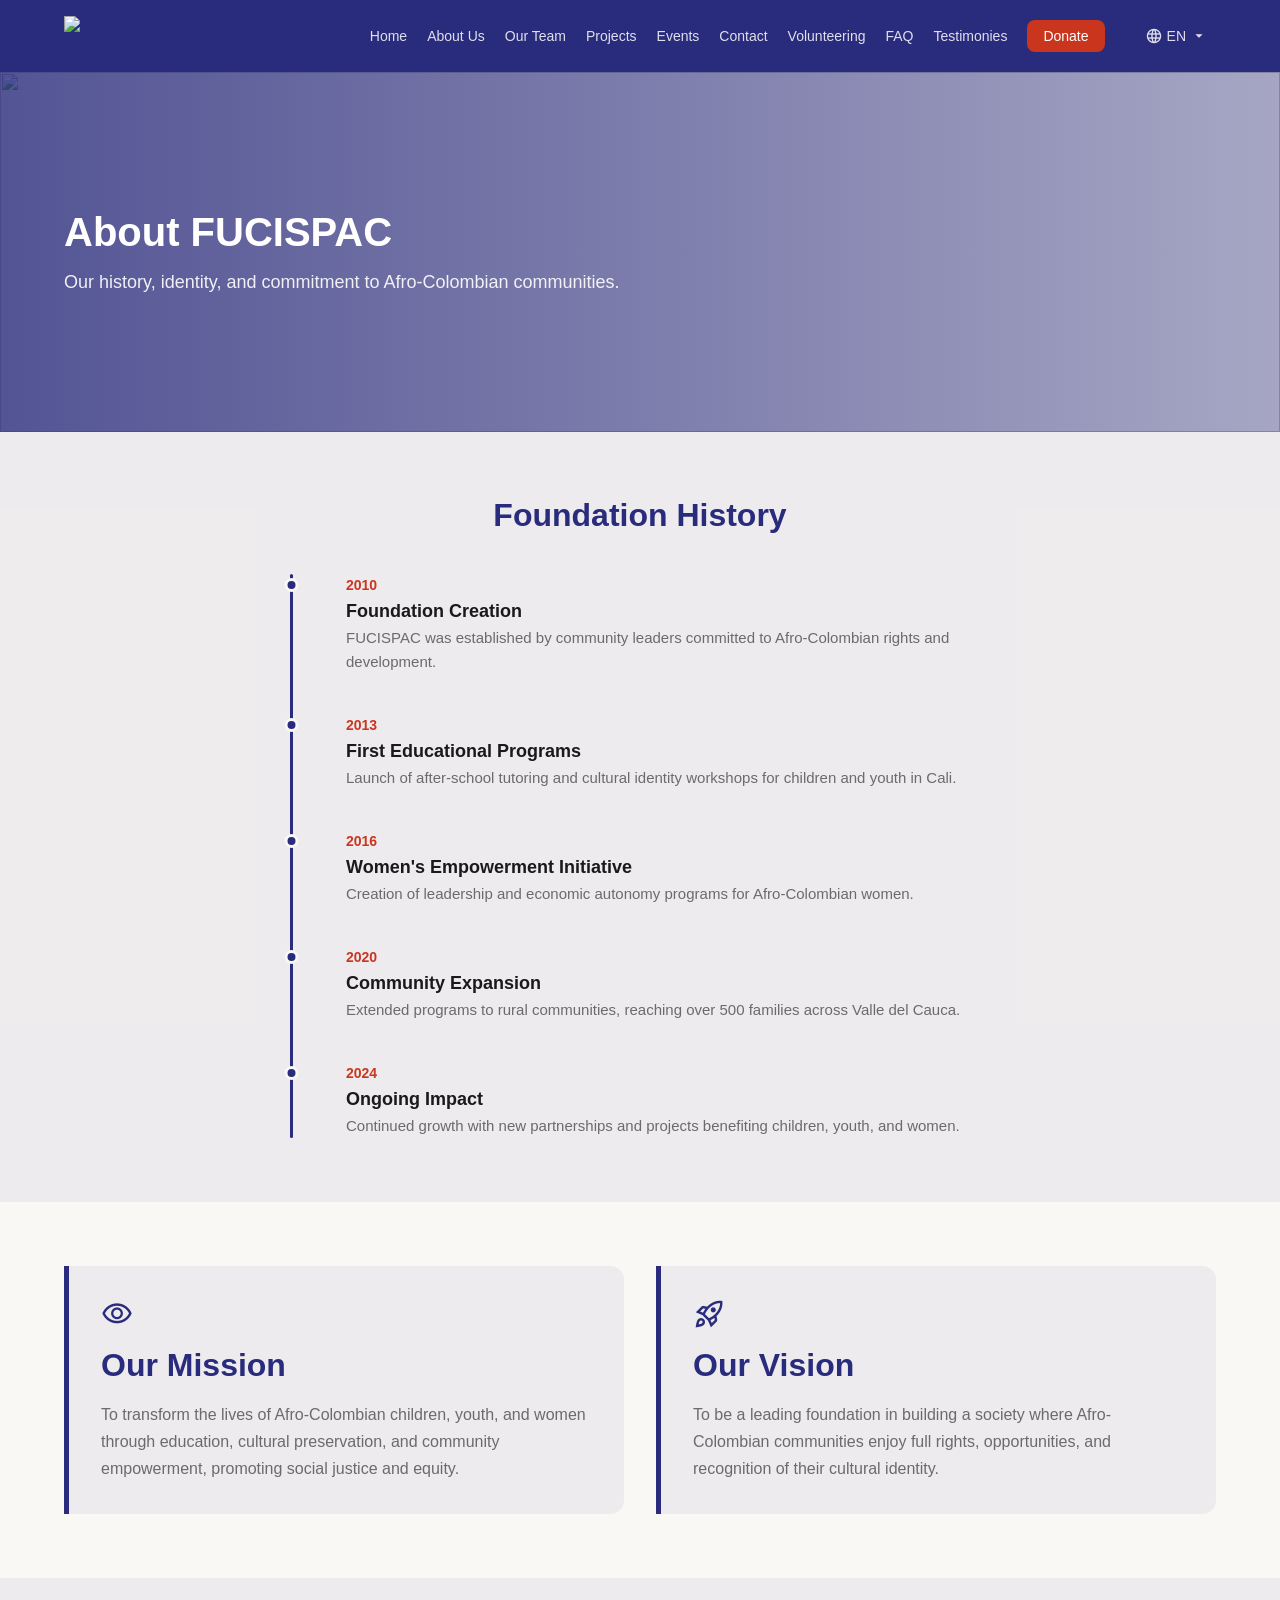
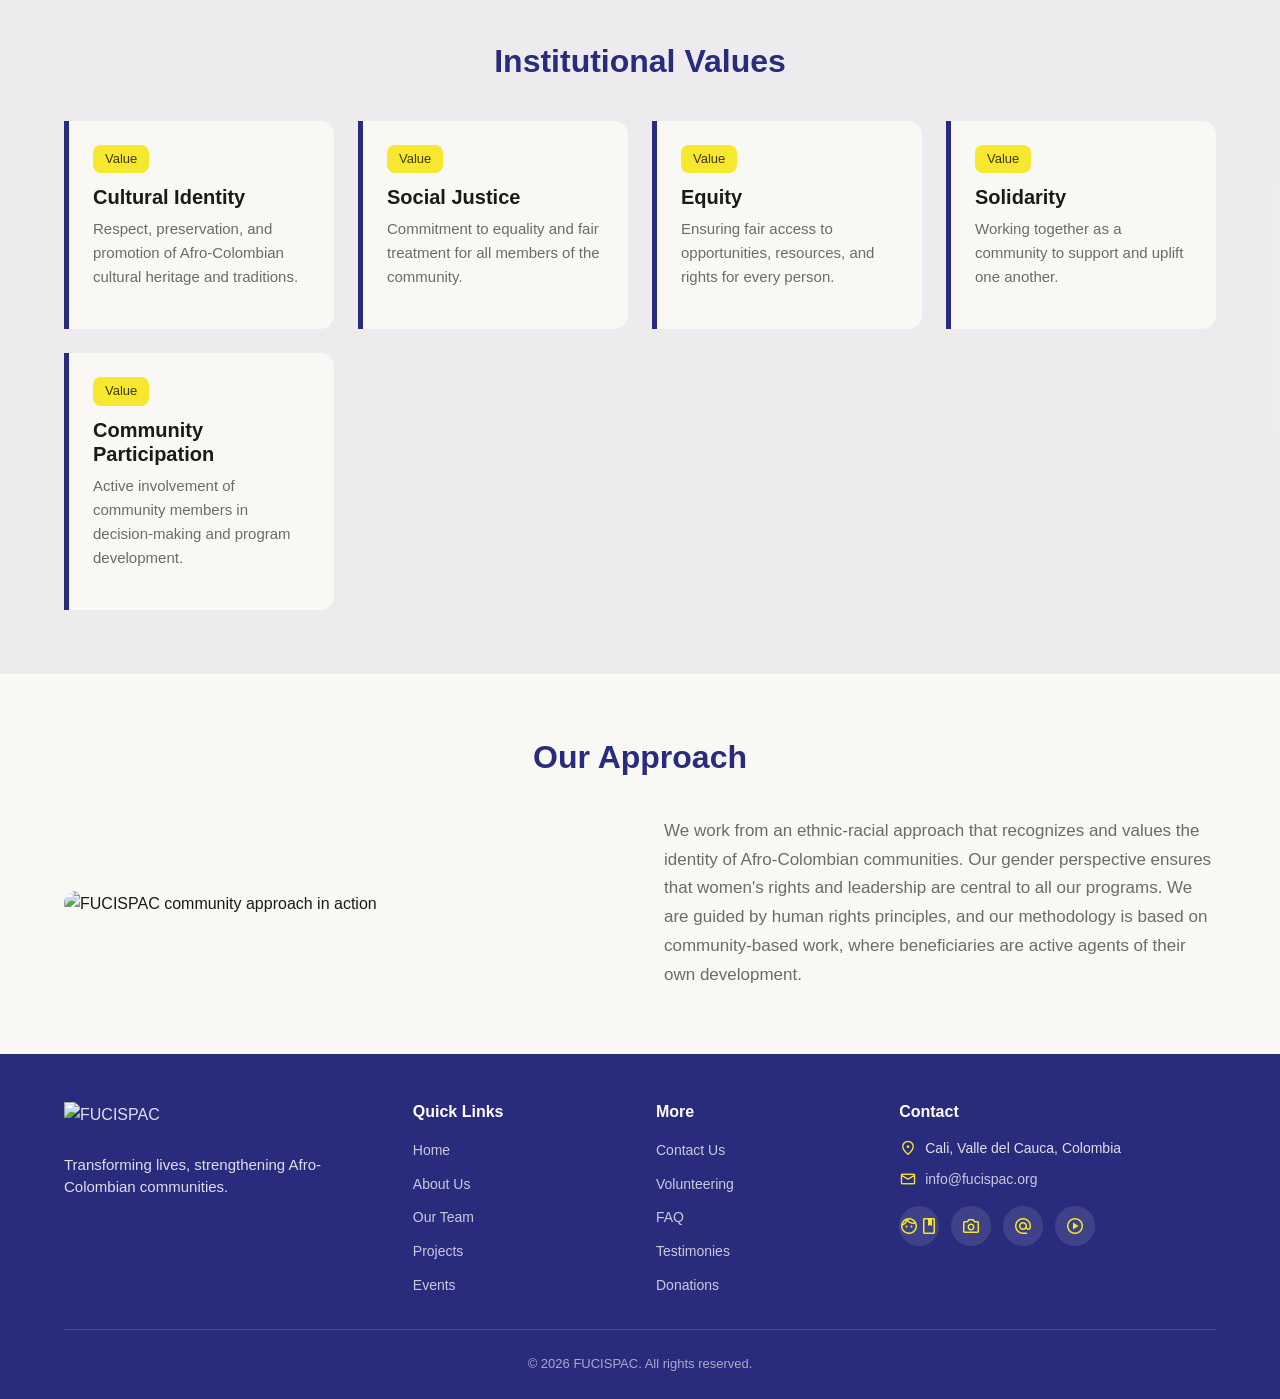
==== about.html @ d50aebbd "Update homepage, about and contact pages" ====
<!DOCTYPE html>
<html lang="en">
<head>
  <meta charset="UTF-8" />
  <meta name="viewport" content="width=device-width, initial-scale=1.0" />
  <title>About FUCISPAC — Our History, Mission, and Values</title>
  <meta name="description" content="Learn about FUCISPAC's history, mission, vision, institutional values, and our ethnic-racial approach to community development." />
  <meta property="og:title" content="About FUCISPAC — Our History, Mission, and Values" />
  <meta property="og:description" content="Learn about FUCISPAC's history, mission, vision, institutional values, and our ethnic-racial approach to community development." />
  <meta property="og:type" content="website" />
  <meta property="og:url" content="https://www.fucispac.org/about.html" />
  <meta property="og:image" content="https://www.fucispac.org/img/og-about.jpg" />
  <meta name="twitter:card" content="summary_large_image" />
  <link rel="canonical" href="https://www.fucispac.org/about.html" />
  <link rel="stylesheet" href="css/base.css" />
  <link rel="stylesheet" href="css/header.css" />
  <link rel="stylesheet" href="css/footer.css" />
  <link rel="stylesheet" href="css/about.css" />
  <script type="application/ld+json">
  {
    "@context": "https://schema.org",
    "@type": "NGO",
    "name": "FUCISPAC",
    "url": "https://www.fucispac.org",
    "logo": "https://www.fucispac.org/img/logo.svg",
    "description": "Foundation dedicated to the integral development of children, youth, and Afro-Colombian women.",
    "address": {
      "@type": "PostalAddress",
      "addressLocality": "Bogotá",
      "addressRegion": "Cundinamarca",
      "addressCountry": "Colombia"
    },
    "email": "info@fucispac.org"
  }
  </script>
</head>
<body data-page="about">
  <div id="header"></div>

  <main>
    <section class="page-banner">
      <img class="page-banner__bg" src="img/about-banner.webp" alt="" aria-hidden="true" />
      <div class="page-banner__overlay"></div>
      <div class="container page-banner__content">
        <h1>About FUCISPAC</h1>
        <p class="page-banner__text">Our history, identity, and commitment to Afro-Colombian communities.</p>
      </div>
    </section>

    <section class="section history">
      <div class="container">
        <h2 class="section__title">Foundation History</h2>
        <div class="timeline">
          <div class="timeline__item">
            <div class="timeline__year">2010</div>
            <div class="timeline__content">
              <h3>Foundation Creation</h3>
              <p>FUCISPAC was established by community leaders committed to Afro-Colombian rights and development.</p>
            </div>
          </div>
          <div class="timeline__item">
            <div class="timeline__year">2013</div>
            <div class="timeline__content">
              <h3>First Educational Programs</h3>
              <p>Launch of after-school tutoring and cultural identity workshops for children and youth in Cali.</p>
            </div>
          </div>
          <div class="timeline__item">
            <div class="timeline__year">2016</div>
            <div class="timeline__content">
              <h3>Women's Empowerment Initiative</h3>
              <p>Creation of leadership and economic autonomy programs for Afro-Colombian women.</p>
            </div>
          </div>
          <div class="timeline__item">
            <div class="timeline__year">2020</div>
            <div class="timeline__content">
              <h3>Community Expansion</h3>
              <p>Extended programs to rural communities, reaching over 500 families across Valle del Cauca.</p>
            </div>
          </div>
          <div class="timeline__item">
            <div class="timeline__year">2024</div>
            <div class="timeline__content">
              <h3>Ongoing Impact</h3>
              <p>Continued growth with new partnerships and projects benefiting children, youth, and women.</p>
            </div>
          </div>
        </div>
      </div>
    </section>

    <section class="section mission-vision">
      <div class="container">
        <div class="mission-vision__grid">
          <article class="mission-vision__block">
            <span class="material-symbols-outlined mission-vision__icon">visibility</span>
            <h2>Our Mission</h2>
            <p>To transform the lives of Afro-Colombian children, youth, and women through education, cultural preservation, and community empowerment, promoting social justice and equity.</p>
          </article>
          <article class="mission-vision__block">
            <span class="material-symbols-outlined mission-vision__icon">rocket_launch</span>
            <h2>Our Vision</h2>
            <p>To be a leading foundation in building a society where Afro-Colombian communities enjoy full rights, opportunities, and recognition of their cultural identity.</p>
          </article>
        </div>
      </div>
    </section>

    <section class="section values">
      <div class="container">
        <h2 class="section__title">Institutional Values</h2>
        <div class="values__grid">
          <article class="card">
            <div class="card__badge">Value</div>
            <h3 class="card__title">Cultural Identity</h3>
            <p class="card__description">Respect, preservation, and promotion of Afro-Colombian cultural heritage and traditions.</p>
          </article>
          <article class="card">
            <div class="card__badge">Value</div>
            <h3 class="card__title">Social Justice</h3>
            <p class="card__description">Commitment to equality and fair treatment for all members of the community.</p>
          </article>
          <article class="card">
            <div class="card__badge">Value</div>
            <h3 class="card__title">Equity</h3>
            <p class="card__description">Ensuring fair access to opportunities, resources, and rights for every person.</p>
          </article>
          <article class="card">
            <div class="card__badge">Value</div>
            <h3 class="card__title">Solidarity</h3>
            <p class="card__description">Working together as a community to support and uplift one another.</p>
          </article>
          <article class="card">
            <div class="card__badge">Value</div>
            <h3 class="card__title">Community Participation</h3>
            <p class="card__description">Active involvement of community members in decision-making and program development.</p>
          </article>
        </div>
      </div>
    </section>

    <section class="section approach">
      <div class="container">
        <h2 class="section__title">Our Approach</h2>
        <div class="approach__grid">
          <div class="approach__image">
            <img src="img/approach.webp" alt="FUCISPAC community approach in action" loading="lazy" />
          </div>
          <div class="approach__content">
            <p>We work from an ethnic-racial approach that recognizes and values the identity of Afro-Colombian communities. Our gender perspective ensures that women's rights and leadership are central to all our programs. We are guided by human rights principles, and our methodology is based on community-based work, where beneficiaries are active agents of their own development.</p>
          </div>
        </div>
      </div>
    </section>
  </main>

  <div id="footer"></div>

  <script src="js/header.js"></script>
  <script src="js/footer.js"></script>
  <script src="js/about.js"></script>
  <script>
    fetch('partials/header.html').then(r => r.text()).then(html => { document.getElementById('header').innerHTML = html; const s = document.createElement('script'); s.src = 'js/header.js'; document.body.appendChild(s); });
    fetch('partials/footer.html').then(r => r.text()).then(html => { document.getElementById('footer').innerHTML = html; });
  </script>
</body>
</html>
---- css/base.css ----
@import url('https://fonts.googleapis.com/css2?family=Google+Sans:wght@400;500;700&display=swap');
@import url('https://fonts.googleapis.com/css2?family=Material+Symbols+Outlined:opsz,wght,FILL,GRAD@20..48,100..700,0..1,-50..200');

:root {
  --azul-cispac: #292B7C;
  --azul-cispac-08: rgba(41, 43, 124, 0.08);
  --azul-cispac-10: rgba(41, 43, 124, 0.10);
  --azul-cispac-06: rgba(41, 43, 124, 0.06);
  --azul-cispac-04: rgba(41, 43, 124, 0.04);
  --rojo-cispac: #C9361D;
  --amarillo-cispac: #F5E82E;
  --negro-texto: #1A1A1A;
  --blanco-calido: #FAF8F4;
  --gris-soporte: #E4E1D9;
  --texto-gris: #6B6B6B;

  --radius-boton: 8px;
  --radius-input: 8px;
  --radius-tarjeta: 14px;
  --radius-hero: 16px;

  --font-family: 'Google Sans', sans-serif;
  --max-width: 1200px;
  --header-height: 72px;
}

*,
*::before,
*::after {
  box-sizing: border-box;
  margin: 0;
  padding: 0;
}

html {
  scroll-behavior: smooth;
  -webkit-text-size-adjust: 100%;
}

body {
  font-family: var(--font-family);
  font-size: 16px;
  line-height: 1.6;
  color: var(--negro-texto);
  background-color: var(--blanco-calido);
  min-height: 100vh;
}

img {
  display: block;
  max-width: 100%;
  height: auto;
}

a {
  color: var(--azul-cispac);
  text-decoration: none;
  transition: color 0.2s ease;
}

a:hover {
  color: var(--rojo-cispac);
}

ul, ol {
  list-style: none;
}

button {
  font-family: var(--font-family);
  cursor: pointer;
  border: none;
  background: none;
}

input, textarea, select {
  font-family: var(--font-family);
  font-size: 1rem;
}

h1, h2, h3, h4, h5, h6 {
  line-height: 1.2;
  color: var(--azul-cispac);
}

h1 { font-size: 2.5rem; }
h2 { font-size: 2rem; }
h3 { font-size: 1.5rem; }
h4 { font-size: 1.25rem; }

.container {
  width: 100%;
  max-width: var(--max-width);
  margin: 0 auto;
  padding: 0 1.5rem;
}

.section {
  padding: 4rem 0;
}

.btn {
  display: inline-flex;
  align-items: center;
  justify-content: center;
  gap: 0.5rem;
  padding: 0.75rem 1.5rem;
  border-radius: var(--radius-boton);
  font-weight: 500;
  font-size: 1rem;
  line-height: 1.2;
  transition: all 0.2s ease;
  text-align: center;
}

.btn--primary {
  background-color: var(--azul-cispac);
  color: #fff;
}

.btn--primary:hover {
  background-color: #1f2163;
  color: #fff;
}

.btn--secondary {
  background-color: transparent;
  color: var(--azul-cispac);
  border: 2px solid var(--gris-soporte);
}

.btn--secondary:hover {
  border-color: var(--azul-cispac);
  color: var(--azul-cispac);
}

.btn--accent {
  background-color: var(--rojo-cispac);
  color: #fff;
}

.btn--accent:hover {
  background-color: #a82d18;
  color: #fff;
}

.sr-only {
  position: absolute;
  width: 1px;
  height: 1px;
  padding: 0;
  margin: -1px;
  overflow: hidden;
  clip: rect(0, 0, 0, 0);
  white-space: nowrap;
  border: 0;
}

:focus-visible {
  outline: 2px solid var(--azul-cispac);
  outline-offset: 2px;
}

.card {
  background-color: var(--blanco-calido);
  border-radius: var(--radius-tarjeta);
  border-left: 5px solid var(--azul-cispac);
  border-top-left-radius: 0;
  border-bottom-left-radius: 0;
  padding: 1.5rem;
}

.card__badge {
  display: inline-block;
  background-color: var(--amarillo-cispac);
  color: #3D3700;
  padding: 0.25rem 0.75rem;
  border-radius: var(--radius-boton);
  font-size: 0.8125rem;
  font-weight: 500;
  margin-bottom: 0.75rem;
}

.card__title {
  font-size: 1.25rem;
  color: var(--negro-texto);
  margin-bottom: 0.5rem;
}

.card__description {
  color: var(--texto-gris);
  font-size: 0.9375rem;
  margin-bottom: 1rem;
}

.card__actions {
  display: flex;
  gap: 0.75rem;
  flex-wrap: wrap;
}

.tag {
  display: inline-block;
  background-color: var(--amarillo-cispac);
  color: #3D3700;
  padding: 0.25rem 0.75rem;
  border-radius: var(--radius-boton);
  font-size: 0.8125rem;
  font-weight: 500;
}

.video-overlay {
  position: fixed;
  inset: 0;
  z-index: 9999;
  background: rgba(0, 0, 0, 0.85);
  display: flex;
  align-items: center;
  justify-content: center;
  padding: 1.5rem;
}

.video-overlay__content {
  position: relative;
  width: 100%;
  max-width: 800px;
  aspect-ratio: 16 / 9;
}

.video-overlay__content iframe {
  width: 100%;
  height: 100%;
  border: none;
  border-radius: var(--radius-tarjeta);
}

.video-overlay__close {
  position: absolute;
  top: -2.5rem;
  right: 0;
  color: #fff;
  font-size: 1.5rem;
  padding: 0.25rem;
}

.video-overlay__close:hover {
  color: var(--rojo-cispac);
}

@media (max-width: 768px) {
  h1 { font-size: 2rem; }
  h2 { font-size: 1.5rem; }
  h3 { font-size: 1.25rem; }

  .section {
    padding: 2.5rem 0;
  }

  .container {
    padding: 0 1rem;
  }
}
---- css/header.css ----
.header {
  position: fixed;
  top: 0;
  left: 0;
  right: 0;
  z-index: 1000;
  background-color: var(--azul-cispac);
  height: var(--header-height);
}

.header__container {
  display: flex;
  align-items: center;
  justify-content: space-between;
  height: 100%;
}

.header__logo {
  flex-shrink: 0;
}

.header__logo img {
  display: block;
}

.header__toggle {
  display: none;
  color: #fff;
  font-size: 2rem;
  padding: 0.25rem;
}

.header__nav {
  display: flex;
  align-items: center;
  gap: 2rem;
}

.header__menu {
  display: flex;
  align-items: center;
  gap: 1.25rem;
}

.header__link {
  color: rgba(255, 255, 255, 0.85);
  font-size: 0.875rem;
  font-weight: 500;
  padding: 0.25rem 0;
  position: relative;
  white-space: nowrap;
}

.header__link:hover,
.header__link[aria-current="page"] {
  color: #fff;
}

.header__link[aria-current="page"]::after {
  content: '';
  position: absolute;
  bottom: -2px;
  left: 0;
  right: 0;
  height: 2px;
  background-color: var(--amarillo-cispac);
  border-radius: 1px;
}

.header__link--donate {
  background-color: var(--rojo-cispac);
  color: #fff;
  padding: 0.5rem 1rem;
  border-radius: var(--radius-boton);
}

.header__link--donate:hover {
  background-color: #a82d18;
  color: #fff;
}

.header__link--donate::after {
  display: none;
}

.header__lang {
  position: relative;
}

.header__lang-btn {
  display: flex;
  align-items: center;
  gap: 0.25rem;
  color: rgba(255, 255, 255, 0.85);
  font-size: 0.875rem;
  font-weight: 500;
  padding: 0.25rem 0.5rem;
  border-radius: var(--radius-boton);
}

.header__lang-btn:hover {
  color: #fff;
}

.header__lang-btn .material-symbols-outlined {
  font-size: 1.125rem;
}

.header__lang-dropdown {
  position: absolute;
  top: 100%;
  right: 0;
  margin-top: 0.5rem;
  background-color: #fff;
  border-radius: var(--radius-boton);
  box-shadow: 0 4px 16px rgba(0, 0, 0, 0.12);
  min-width: 140px;
  overflow: hidden;
}

.header__lang-option {
  display: block;
  width: 100%;
  padding: 0.625rem 1rem;
  text-align: left;
  font-size: 0.875rem;
  color: var(--negro-texto);
  transition: background-color 0.15s ease;
}

.header__lang-option:hover {
  background-color: var(--azul-cispac-06);
}

.header__lang-option--active {
  font-weight: 700;
  color: var(--azul-cispac);
}

@media (max-width: 900px) {
  .header__toggle {
    display: block;
    z-index: 1001;
  }

  .header__nav {
    position: fixed;
    top: 0;
    left: 0;
    right: 0;
    bottom: 0;
    background-color: var(--azul-cispac);
    flex-direction: column;
    justify-content: center;
    gap: 2rem;
    transform: translateX(100%);
    transition: transform 0.3s ease;
    padding: 1.5rem;
  }

  .header__nav--open {
    transform: translateX(0);
  }

  .header__menu {
    flex-direction: column;
    gap: 1.5rem;
  }

  .header__link {
    font-size: 1.125rem;
  }

  .header__lang {
    position: static;
  }
}
---- css/footer.css ----
.footer {
  background-color: var(--azul-cispac);
  color: rgba(255, 255, 255, 0.85);
  padding: 3rem 0 1.5rem;
}

.footer__grid {
  display: grid;
  grid-template-columns: 1.5fr 1fr 1fr 1.5fr;
  gap: 2rem;
}

.footer__tagline {
  margin-top: 1rem;
  font-size: 0.9375rem;
  line-height: 1.5;
}

.footer__heading {
  color: #fff;
  font-size: 1rem;
  font-weight: 700;
  margin-bottom: 1rem;
}

.footer__links ul {
  display: flex;
  flex-direction: column;
  gap: 0.5rem;
}

.footer__links a {
  color: rgba(255, 255, 255, 0.75);
  font-size: 0.875rem;
}

.footer__links a:hover {
  color: var(--amarillo-cispac);
}

.footer__contact address {
  font-style: normal;
}

.footer__contact p {
  display: flex;
  align-items: center;
  gap: 0.5rem;
  font-size: 0.875rem;
  margin-bottom: 0.5rem;
}

.footer__contact .material-symbols-outlined {
  font-size: 1.125rem;
  color: var(--amarillo-cispac);
}

.footer__contact a {
  color: rgba(255, 255, 255, 0.75);
}

.footer__contact a:hover {
  color: var(--amarillo-cispac);
}

.footer__social {
  display: flex;
  gap: 0.75rem;
  margin-top: 1rem;
}

.footer__social-link {
  display: flex;
  align-items: center;
  justify-content: center;
  width: 40px;
  height: 40px;
  border-radius: 50%;
  background-color: rgba(255, 255, 255, 0.1);
  color: #fff;
  transition: background-color 0.2s ease;
}

.footer__social-link:hover {
  background-color: var(--rojo-cispac);
  color: #fff;
}

.footer__social-link .material-symbols-outlined {
  font-size: 1.25rem;
}

.footer__bottom {
  margin-top: 2rem;
  padding-top: 1.5rem;
  border-top: 1px solid rgba(255, 255, 255, 0.15);
  text-align: center;
  font-size: 0.8125rem;
  color: rgba(255, 255, 255, 0.6);
}

@media (max-width: 768px) {
  .footer__grid {
    grid-template-columns: 1fr 1fr;
  }

  .footer__brand {
    grid-column: 1 / -1;
  }
}

@media (max-width: 480px) {
  .footer__grid {
    grid-template-columns: 1fr;
  }
}
---- css/about.css ----
.page-banner {
  position: relative;
  min-height: 40vh;
  display: flex;
  align-items: center;
  margin-top: var(--header-height);
  overflow: hidden;
  color: #fff;
}

.page-banner__bg {
  position: absolute;
  inset: 0;
  width: 100%;
  height: 100%;
  object-fit: cover;
  z-index: 0;
}

.page-banner__overlay {
  position: absolute;
  inset: 0;
  background: linear-gradient(to right, rgba(41,43,124,0.8), rgba(41,43,124,0.4));
  z-index: 1;
}

.page-banner__content {
  position: relative;
  z-index: 2;
}

.page-banner h1 {
  color: #fff;
  font-size: 2.5rem;
  margin-bottom: 0.75rem;
}

.page-banner__text {
  font-size: 1.125rem;
  max-width: 560px;
  opacity: 0.9;
}

.section__title {
  text-align: center;
  margin-bottom: 2.5rem;
}

.history {
  background-color: var(--azul-cispac-06);
}

.timeline {
  position: relative;
  max-width: 700px;
  margin: 0 auto;
  padding-left: 2rem;
}

.timeline::before {
  content: '';
  position: absolute;
  left: 0;
  top: 0;
  bottom: 0;
  width: 3px;
  background-color: var(--azul-cispac);
  border-radius: 2px;
}

.timeline__item {
  position: relative;
  padding-bottom: 2.5rem;
  padding-left: 1.5rem;
}

.timeline__item:last-child {
  padding-bottom: 0;
}

.timeline__item::before {
  content: '';
  position: absolute;
  left: -2rem;
  top: 0.25rem;
  width: 14px;
  height: 14px;
  border-radius: 50%;
  background-color: var(--azul-cispac);
  border: 3px solid var(--blanco-calido);
  transform: translateX(-5.5px);
}

.timeline__year {
  font-weight: 700;
  color: var(--rojo-cispac);
  font-size: 0.875rem;
  margin-bottom: 0.25rem;
}

.timeline__content h3 {
  font-size: 1.125rem;
  color: var(--negro-texto);
  margin-bottom: 0.25rem;
}

.timeline__content p {
  color: var(--texto-gris);
  font-size: 0.9375rem;
  line-height: 1.6;
}

.mission-vision {
  background-color: var(--blanco-calido);
}

.mission-vision__grid {
  display: grid;
  grid-template-columns: 1fr 1fr;
  gap: 2rem;
}

.mission-vision__block {
  background-color: var(--azul-cispac-06);
  border-radius: var(--radius-tarjeta);
  padding: 2rem;
  border-left: 5px solid var(--azul-cispac);
  border-top-left-radius: 0;
  border-bottom-left-radius: 0;
}

.mission-vision__icon {
  font-size: 2rem;
  color: var(--azul-cispac);
  margin-bottom: 1rem;
}

.mission-vision__block h2 {
  color: var(--azul-cispac);
  margin-bottom: 1rem;
}

.mission-vision__block p {
  color: var(--texto-gris);
  line-height: 1.7;
}

.values {
  background-color: var(--azul-cispac-06);
}

.values__grid {
  display: grid;
  grid-template-columns: repeat(auto-fit, minmax(260px, 1fr));
  gap: 1.5rem;
}

.approach__grid {
  display: grid;
  grid-template-columns: 1fr 1fr;
  gap: 3rem;
  align-items: center;
}

.approach__image img {
  border-radius: var(--radius-hero);
  width: 100%;
  height: 100%;
  object-fit: cover;
}

.approach__content p {
  color: var(--texto-gris);
  line-height: 1.7;
  font-size: 1.0625rem;
}

@media (max-width: 768px) {
  .page-banner h1 {
    font-size: 1.75rem;
  }

  .mission-vision__grid {
    grid-template-columns: 1fr;
  }

  .approach__grid {
    grid-template-columns: 1fr;
    gap: 1.5rem;
  }
}
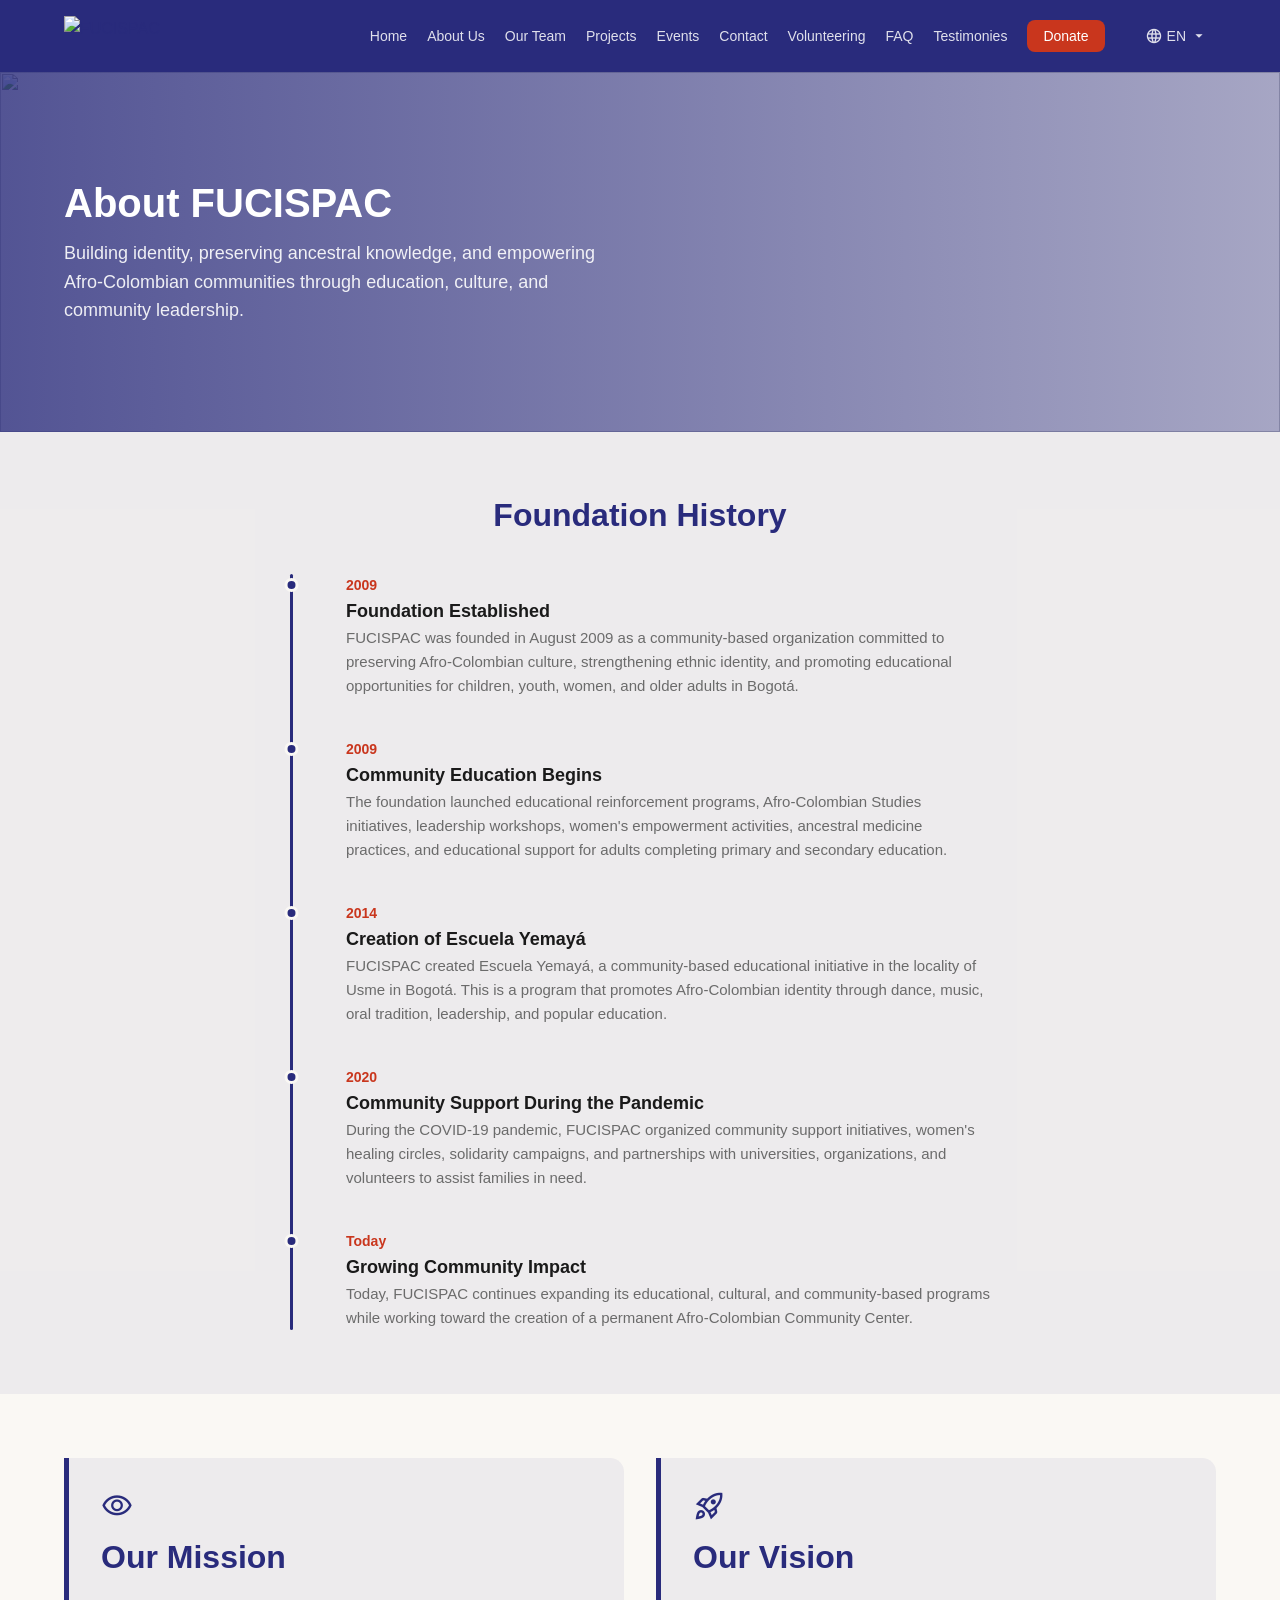
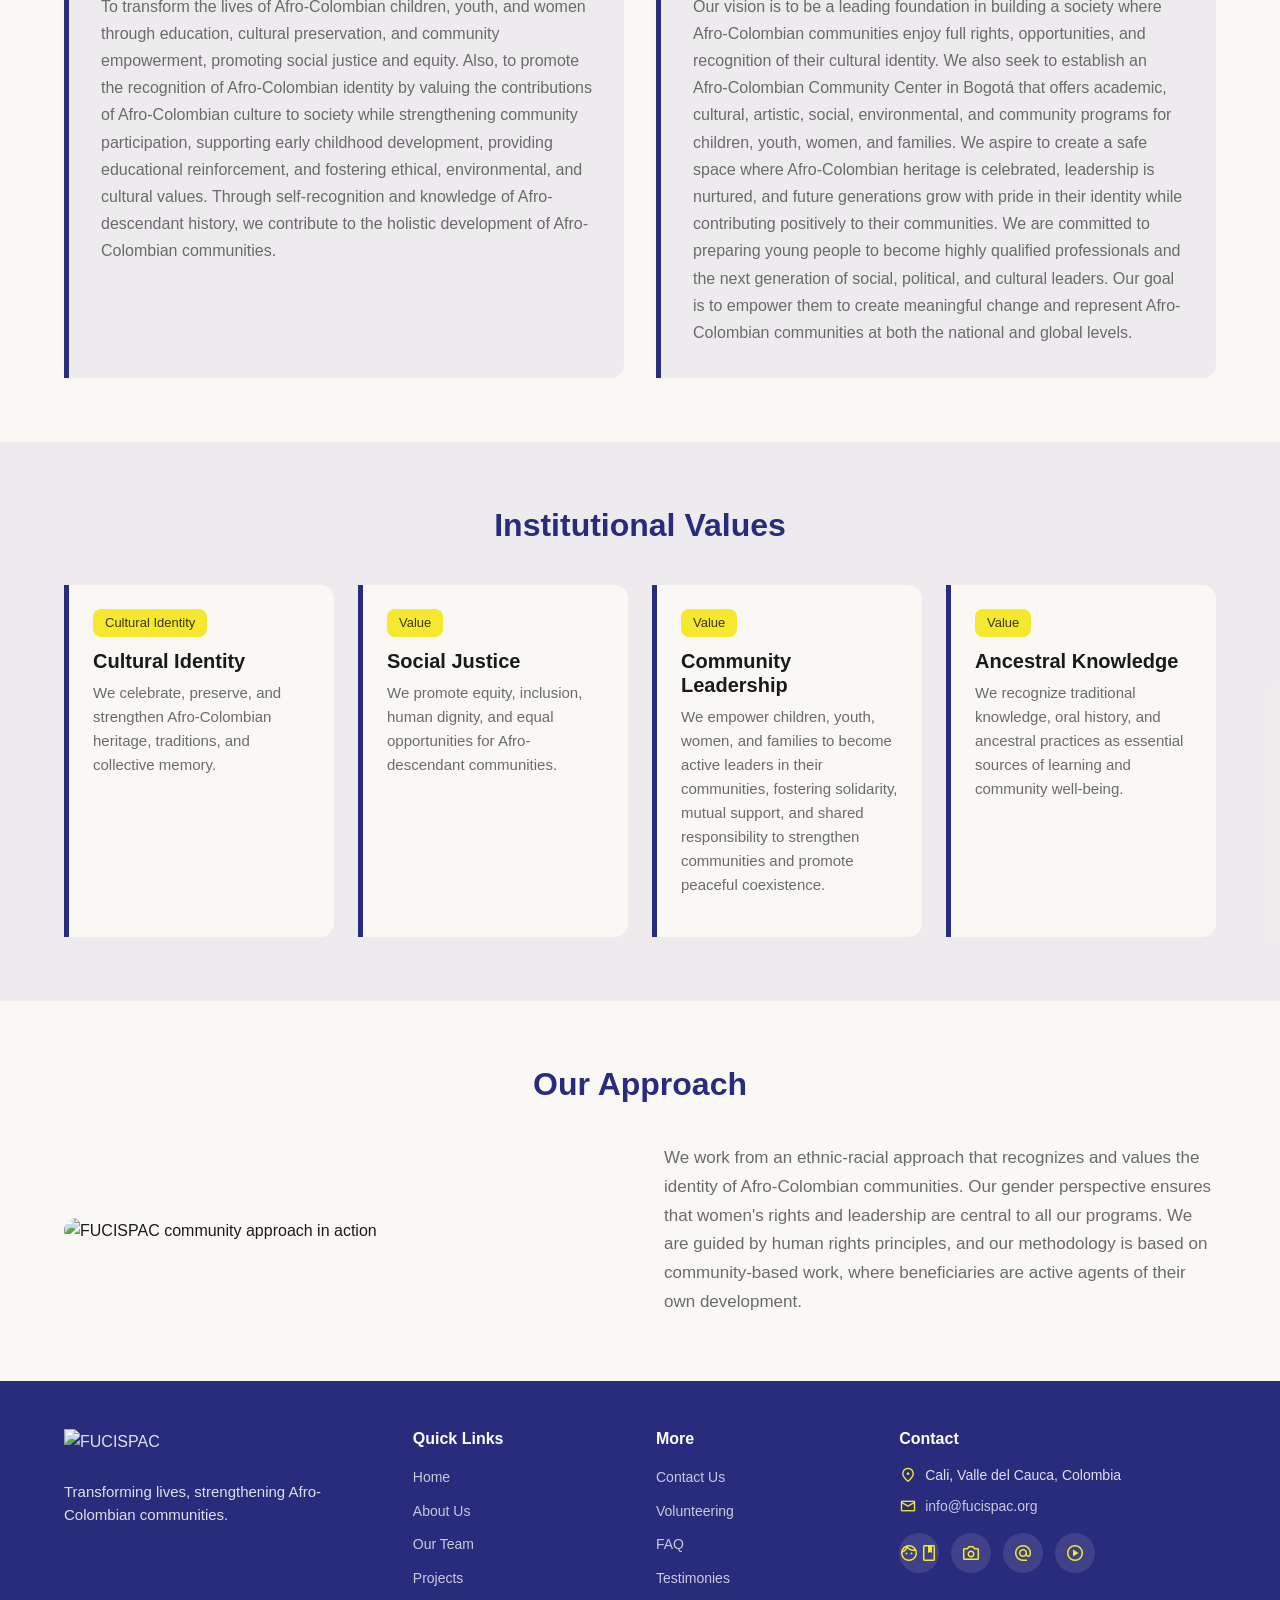
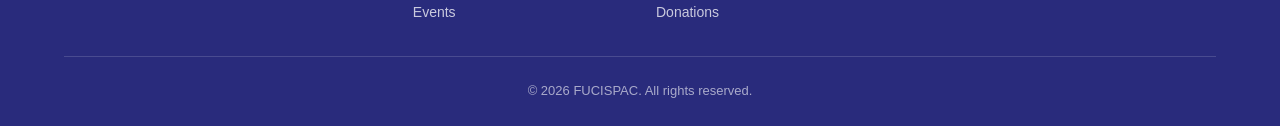
==== commit 52e5f92e: "Update homepage, about fucispac" ====
--- a/about.html
+++ b/about.html
@@ -43,7 +43,7 @@
       <div class="page-banner__overlay"></div>
       <div class="container page-banner__content">
         <h1>About FUCISPAC</h1>
-        <p class="page-banner__text">Our history, identity, and commitment to Afro-Colombian communities.</p>
+        <p class="page-banner__text">Building identity, preserving ancestral knowledge, and empowering Afro-Colombian communities through education, culture, and community leadership.</p>
       </div>
     </section>
 
@@ -52,38 +52,38 @@
         <h2 class="section__title">Foundation History</h2>
         <div class="timeline">
           <div class="timeline__item">
-            <div class="timeline__year">2010</div>
+            <div class="timeline__year">2009</div>
             <div class="timeline__content">
-              <h3>Foundation Creation</h3>
-              <p>FUCISPAC was established by community leaders committed to Afro-Colombian rights and development.</p>
+              <h3>Foundation Established</h3>
+              <p>FUCISPAC was founded in August 2009 as a community-based organization committed to preserving Afro-Colombian culture, strengthening ethnic identity, and promoting educational opportunities for children, youth, women, and older adults in Bogotá.</p>
             </div>
           </div>
           <div class="timeline__item">
-            <div class="timeline__year">2013</div>
+            <div class="timeline__year">2009</div>
             <div class="timeline__content">
-              <h3>First Educational Programs</h3>
-              <p>Launch of after-school tutoring and cultural identity workshops for children and youth in Cali.</p>
+              <h3>Community Education Begins</h3>
+              <p>The foundation launched educational reinforcement programs, Afro-Colombian Studies initiatives, leadership workshops, women's empowerment activities, ancestral medicine practices, and educational support for adults completing primary and secondary education.</p>
             </div>
           </div>
           <div class="timeline__item">
-            <div class="timeline__year">2016</div>
+            <div class="timeline__year">2014</div>
             <div class="timeline__content">
-              <h3>Women's Empowerment Initiative</h3>
-              <p>Creation of leadership and economic autonomy programs for Afro-Colombian women.</p>
+              <h3>Creation of Escuela Yemayá</h3>
+              <p>FUCISPAC created Escuela Yemayá, a community-based educational initiative in the locality of Usme in Bogotá. This is a program that promotes Afro-Colombian identity through dance, music, oral tradition, leadership, and popular education.</p>
             </div>
           </div>
           <div class="timeline__item">
             <div class="timeline__year">2020</div>
             <div class="timeline__content">
-              <h3>Community Expansion</h3>
-              <p>Extended programs to rural communities, reaching over 500 families across Valle del Cauca.</p>
+              <h3>Community Support During the Pandemic</h3>
+              <p>During the COVID-19 pandemic, FUCISPAC organized community support initiatives, women's healing circles, solidarity campaigns, and partnerships with universities, organizations, and volunteers to assist families in need.</p>
             </div>
           </div>
           <div class="timeline__item">
-            <div class="timeline__year">2024</div>
+            <div class="timeline__year">Today</div>
             <div class="timeline__content">
-              <h3>Ongoing Impact</h3>
-              <p>Continued growth with new partnerships and projects benefiting children, youth, and women.</p>
+              <h3>Growing Community Impact</h3>
+              <p>Today, FUCISPAC continues expanding its educational, cultural, and community-based programs while working toward the creation of a permanent Afro-Colombian Community Center.</p>
             </div>
           </div>
         </div>
@@ -96,12 +96,14 @@
           <article class="mission-vision__block">
             <span class="material-symbols-outlined mission-vision__icon">visibility</span>
             <h2>Our Mission</h2>
-            <p>To transform the lives of Afro-Colombian children, youth, and women through education, cultural preservation, and community empowerment, promoting social justice and equity.</p>
+            <p>To transform the lives of Afro-Colombian children, youth, and women through education, cultural preservation, and community empowerment, promoting social justice and equity. Also, to promote the recognition of Afro-Colombian identity by valuing the contributions of Afro-Colombian culture to society while strengthening community participation, supporting early childhood development, providing educational reinforcement, and fostering ethical, environmental, and cultural values. Through self-recognition and knowledge of Afro-descendant history, we contribute to the holistic development of Afro-Colombian communities.</p>
           </article>
           <article class="mission-vision__block">
             <span class="material-symbols-outlined mission-vision__icon">rocket_launch</span>
             <h2>Our Vision</h2>
-            <p>To be a leading foundation in building a society where Afro-Colombian communities enjoy full rights, opportunities, and recognition of their cultural identity.</p>
+            <p>Our vision is to be a leading foundation in building a society where Afro-Colombian communities enjoy full rights, opportunities, and recognition of their cultural identity. We also seek to establish an Afro-Colombian Community Center in Bogotá that offers academic, cultural, artistic, social, environmental, and community programs for children, youth, women, and families. We aspire to create a safe space where Afro-Colombian heritage is celebrated, leadership is nurtured, and future generations grow with pride in their identity while contributing positively to their communities.
+
+We are committed to preparing young people to become highly qualified professionals and the next generation of social, political, and cultural leaders. Our goal is to empower them to create meaningful change and represent Afro-Colombian communities at both the national and global levels.</p>
           </article>
         </div>
       </div>
@@ -112,30 +114,26 @@
         <h2 class="section__title">Institutional Values</h2>
         <div class="values__grid">
           <article class="card">
-            <div class="card__badge">Value</div>
+            <div class="card__badge">Cultural Identity</div>
             <h3 class="card__title">Cultural Identity</h3>
-            <p class="card__description">Respect, preservation, and promotion of Afro-Colombian cultural heritage and traditions.</p>
+            <p class="card__description">We celebrate, preserve, and strengthen Afro-Colombian heritage, traditions, and collective memory.</p>
           </article>
           <article class="card">
             <div class="card__badge">Value</div>
             <h3 class="card__title">Social Justice</h3>
-            <p class="card__description">Commitment to equality and fair treatment for all members of the community.</p>
+            <p class="card__description">We promote equity, inclusion, human dignity, and equal opportunities for Afro-descendant communities.</p>
           </article>
           <article class="card">
             <div class="card__badge">Value</div>
-            <h3 class="card__title">Equity</h3>
-            <p class="card__description">Ensuring fair access to opportunities, resources, and rights for every person.</p>
+            <h3 class="card__title">Community Leadership</h3>
+            <p class="card__description">We empower children, youth, women, and families to become active leaders in their communities, fostering solidarity, mutual support, and shared responsibility to strengthen communities and promote peaceful coexistence.</p>
           </article>
           <article class="card">
             <div class="card__badge">Value</div>
-            <h3 class="card__title">Solidarity</h3>
-            <p class="card__description">Working together as a community to support and uplift one another.</p>
+            <h3 class="card__title">Ancestral Knowledge</h3>
+            <p class="card__description">We recognize traditional knowledge, oral history, and ancestral practices as essential sources of learning and community well-being.</p>
           </article>
-          <article class="card">
-            <div class="card__badge">Value</div>
-            <h3 class="card__title">Community Participation</h3>
-            <p class="card__description">Active involvement of community members in decision-making and program development.</p>
-          </article>
+          
         </div>
       </div>
     </section>
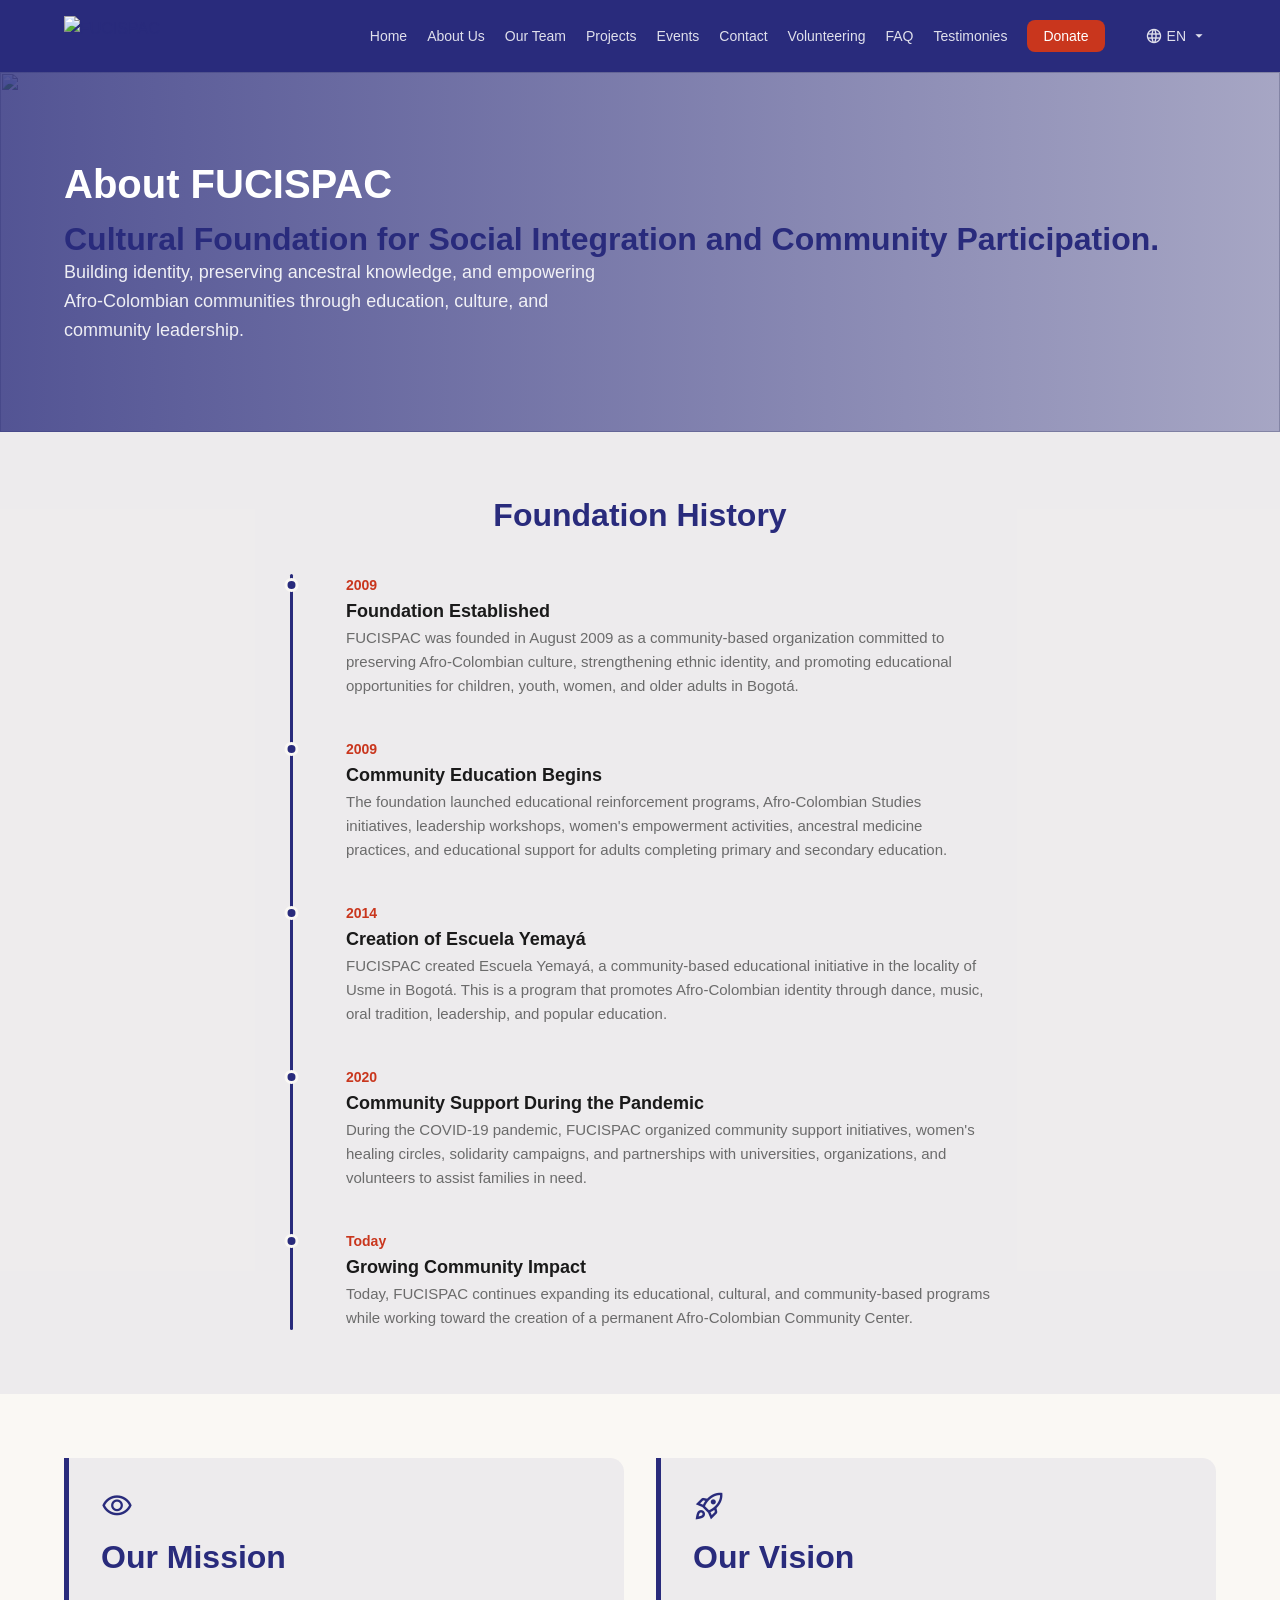
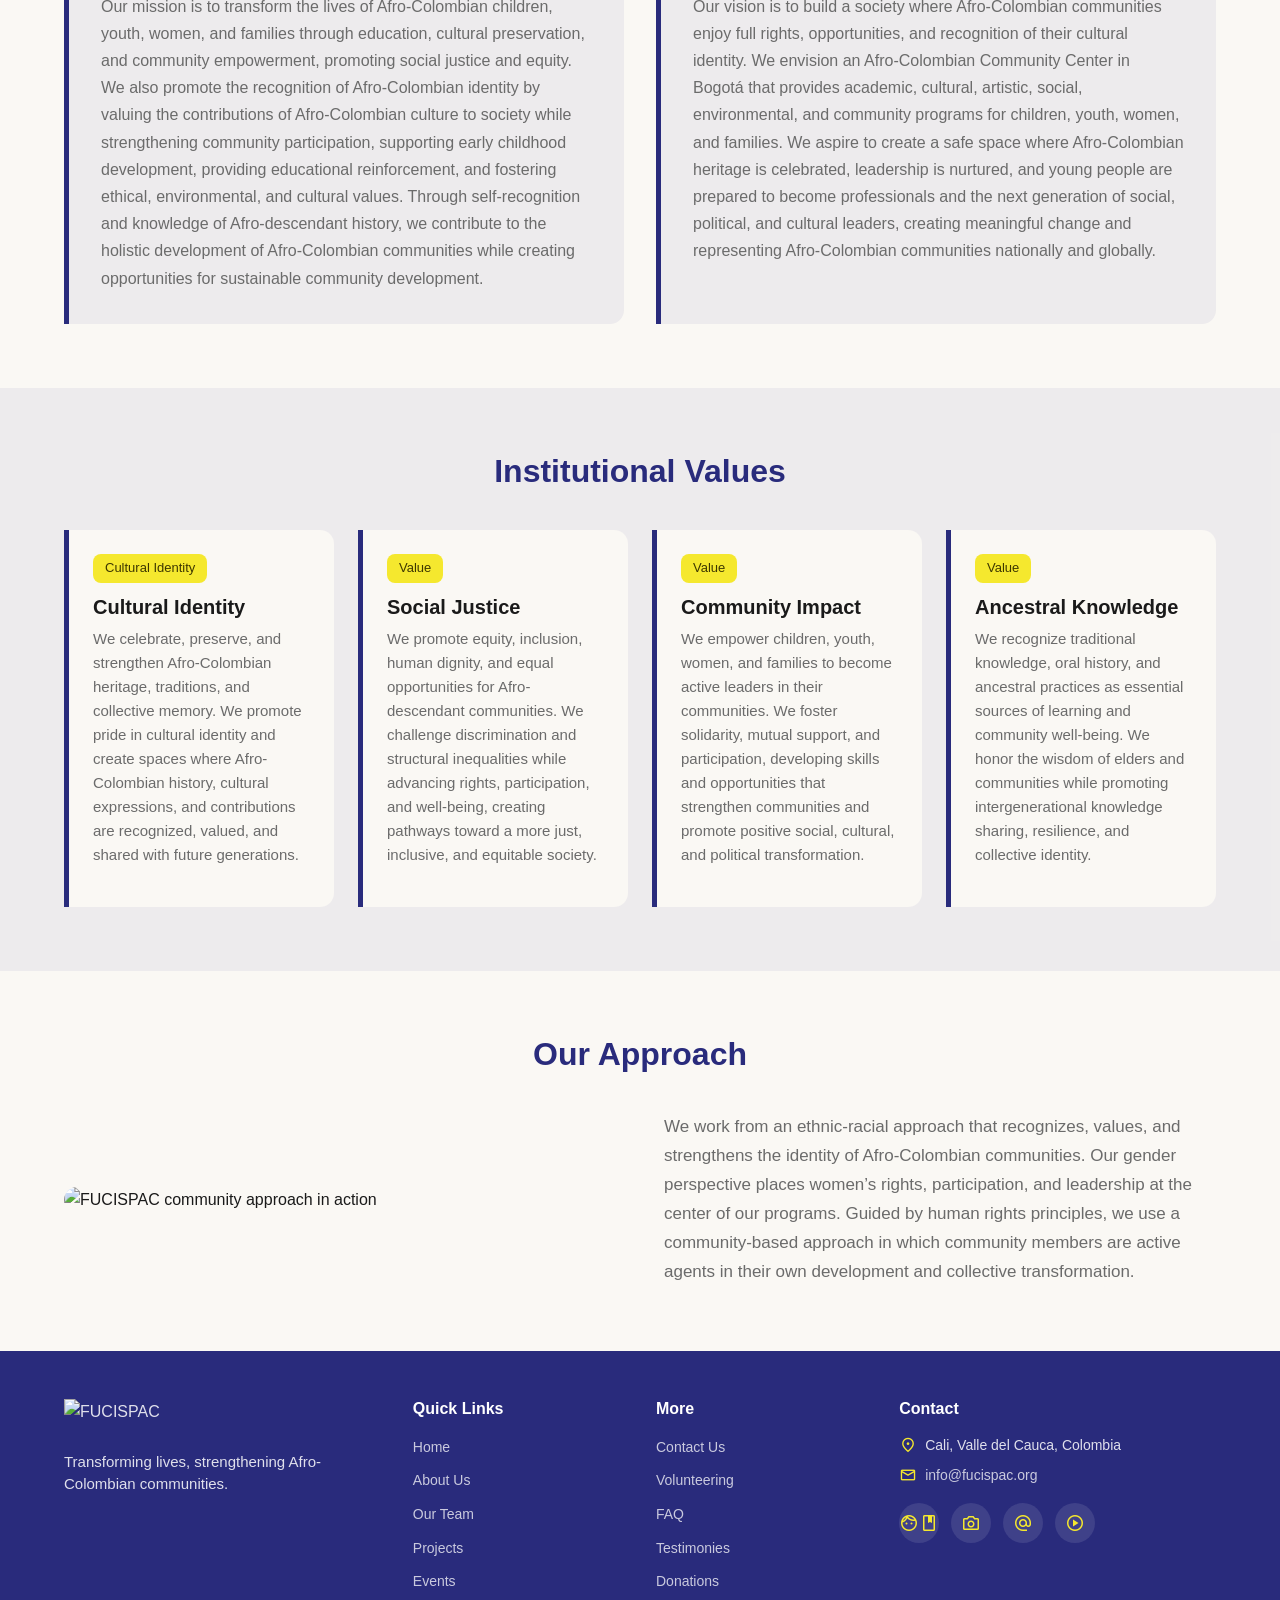
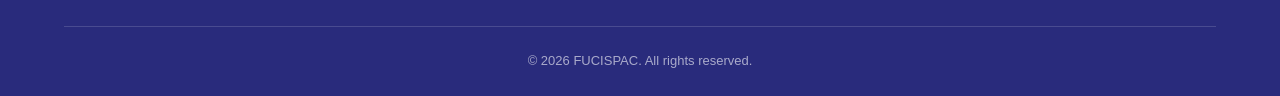
==== commit e98b93a8: "Update homepage, about fucispac values" ====
--- a/about.html
+++ b/about.html
@@ -43,6 +43,7 @@
       <div class="page-banner__overlay"></div>
       <div class="container page-banner__content">
         <h1>About FUCISPAC</h1>
+        <h2>Cultural Foundation for Social Integration and Community Participation.</h2>
         <p class="page-banner__text">Building identity, preserving ancestral knowledge, and empowering Afro-Colombian communities through education, culture, and community leadership.</p>
       </div>
     </section>
@@ -96,14 +97,12 @@
           <article class="mission-vision__block">
             <span class="material-symbols-outlined mission-vision__icon">visibility</span>
             <h2>Our Mission</h2>
-            <p>To transform the lives of Afro-Colombian children, youth, and women through education, cultural preservation, and community empowerment, promoting social justice and equity. Also, to promote the recognition of Afro-Colombian identity by valuing the contributions of Afro-Colombian culture to society while strengthening community participation, supporting early childhood development, providing educational reinforcement, and fostering ethical, environmental, and cultural values. Through self-recognition and knowledge of Afro-descendant history, we contribute to the holistic development of Afro-Colombian communities.</p>
+            <p>Our mission is to transform the lives of Afro-Colombian children, youth, women, and families through education, cultural preservation, and community empowerment, promoting social justice and equity. We also promote the recognition of Afro-Colombian identity by valuing the contributions of Afro-Colombian culture to society while strengthening community participation, supporting early childhood development, providing educational reinforcement, and fostering ethical, environmental, and cultural values. Through self-recognition and knowledge of Afro-descendant history, we contribute to the holistic development of Afro-Colombian communities while creating opportunities for sustainable community development.</p>
           </article>
           <article class="mission-vision__block">
             <span class="material-symbols-outlined mission-vision__icon">rocket_launch</span>
             <h2>Our Vision</h2>
-            <p>Our vision is to be a leading foundation in building a society where Afro-Colombian communities enjoy full rights, opportunities, and recognition of their cultural identity. We also seek to establish an Afro-Colombian Community Center in Bogotá that offers academic, cultural, artistic, social, environmental, and community programs for children, youth, women, and families. We aspire to create a safe space where Afro-Colombian heritage is celebrated, leadership is nurtured, and future generations grow with pride in their identity while contributing positively to their communities.
-
-We are committed to preparing young people to become highly qualified professionals and the next generation of social, political, and cultural leaders. Our goal is to empower them to create meaningful change and represent Afro-Colombian communities at both the national and global levels.</p>
+            <p>Our vision is to build a society where Afro-Colombian communities enjoy full rights, opportunities, and recognition of their cultural identity. We envision an Afro-Colombian Community Center in Bogotá that provides academic, cultural, artistic, social, environmental, and community programs for children, youth, women, and families. We aspire to create a safe space where Afro-Colombian heritage is celebrated, leadership is nurtured, and young people are prepared to become professionals and the next generation of social, political, and cultural leaders, creating meaningful change and representing Afro-Colombian communities nationally and globally.</p>
           </article>
         </div>
       </div>
@@ -116,22 +115,22 @@
           <article class="card">
             <div class="card__badge">Cultural Identity</div>
             <h3 class="card__title">Cultural Identity</h3>
-            <p class="card__description">We celebrate, preserve, and strengthen Afro-Colombian heritage, traditions, and collective memory.</p>
+            <p class="card__description">We celebrate, preserve, and strengthen Afro-Colombian heritage, traditions, and collective memory. We promote pride in cultural identity and create spaces where Afro-Colombian history, cultural expressions, and contributions are recognized, valued, and shared with future generations.</p>
           </article>
           <article class="card">
             <div class="card__badge">Value</div>
             <h3 class="card__title">Social Justice</h3>
-            <p class="card__description">We promote equity, inclusion, human dignity, and equal opportunities for Afro-descendant communities.</p>
+            <p class="card__description">We promote equity, inclusion, human dignity, and equal opportunities for Afro-descendant communities. We challenge discrimination and structural inequalities while advancing rights, participation, and well-being, creating pathways toward a more just, inclusive, and equitable society.</p>
           </article>
           <article class="card">
             <div class="card__badge">Value</div>
-            <h3 class="card__title">Community Leadership</h3>
-            <p class="card__description">We empower children, youth, women, and families to become active leaders in their communities, fostering solidarity, mutual support, and shared responsibility to strengthen communities and promote peaceful coexistence.</p>
+            <h3 class="card__title">Community Impact</h3>
+            <p class="card__description">We empower children, youth, women, and families to become active leaders in their communities. We foster solidarity, mutual support, and participation, developing skills and opportunities that strengthen communities and promote positive social, cultural, and political transformation.</p>
           </article>
           <article class="card">
             <div class="card__badge">Value</div>
             <h3 class="card__title">Ancestral Knowledge</h3>
-            <p class="card__description">We recognize traditional knowledge, oral history, and ancestral practices as essential sources of learning and community well-being.</p>
+            <p class="card__description">We recognize traditional knowledge, oral history, and ancestral practices as essential sources of learning and community well-being. We honor the wisdom of elders and communities while promoting intergenerational knowledge sharing, resilience, and collective identity.</p>
           </article>
           
         </div>
@@ -146,7 +145,7 @@
             <img src="img/approach.webp" alt="FUCISPAC community approach in action" loading="lazy" />
           </div>
           <div class="approach__content">
-            <p>We work from an ethnic-racial approach that recognizes and values the identity of Afro-Colombian communities. Our gender perspective ensures that women's rights and leadership are central to all our programs. We are guided by human rights principles, and our methodology is based on community-based work, where beneficiaries are active agents of their own development.</p>
+            <p>We work from an ethnic-racial approach that recognizes, values, and strengthens the identity of Afro-Colombian communities. Our gender perspective places women’s rights, participation, and leadership at the center of our programs. Guided by human rights principles, we use a community-based approach in which community members are active agents in their own development and collective transformation.</p>
           </div>
         </div>
       </div>
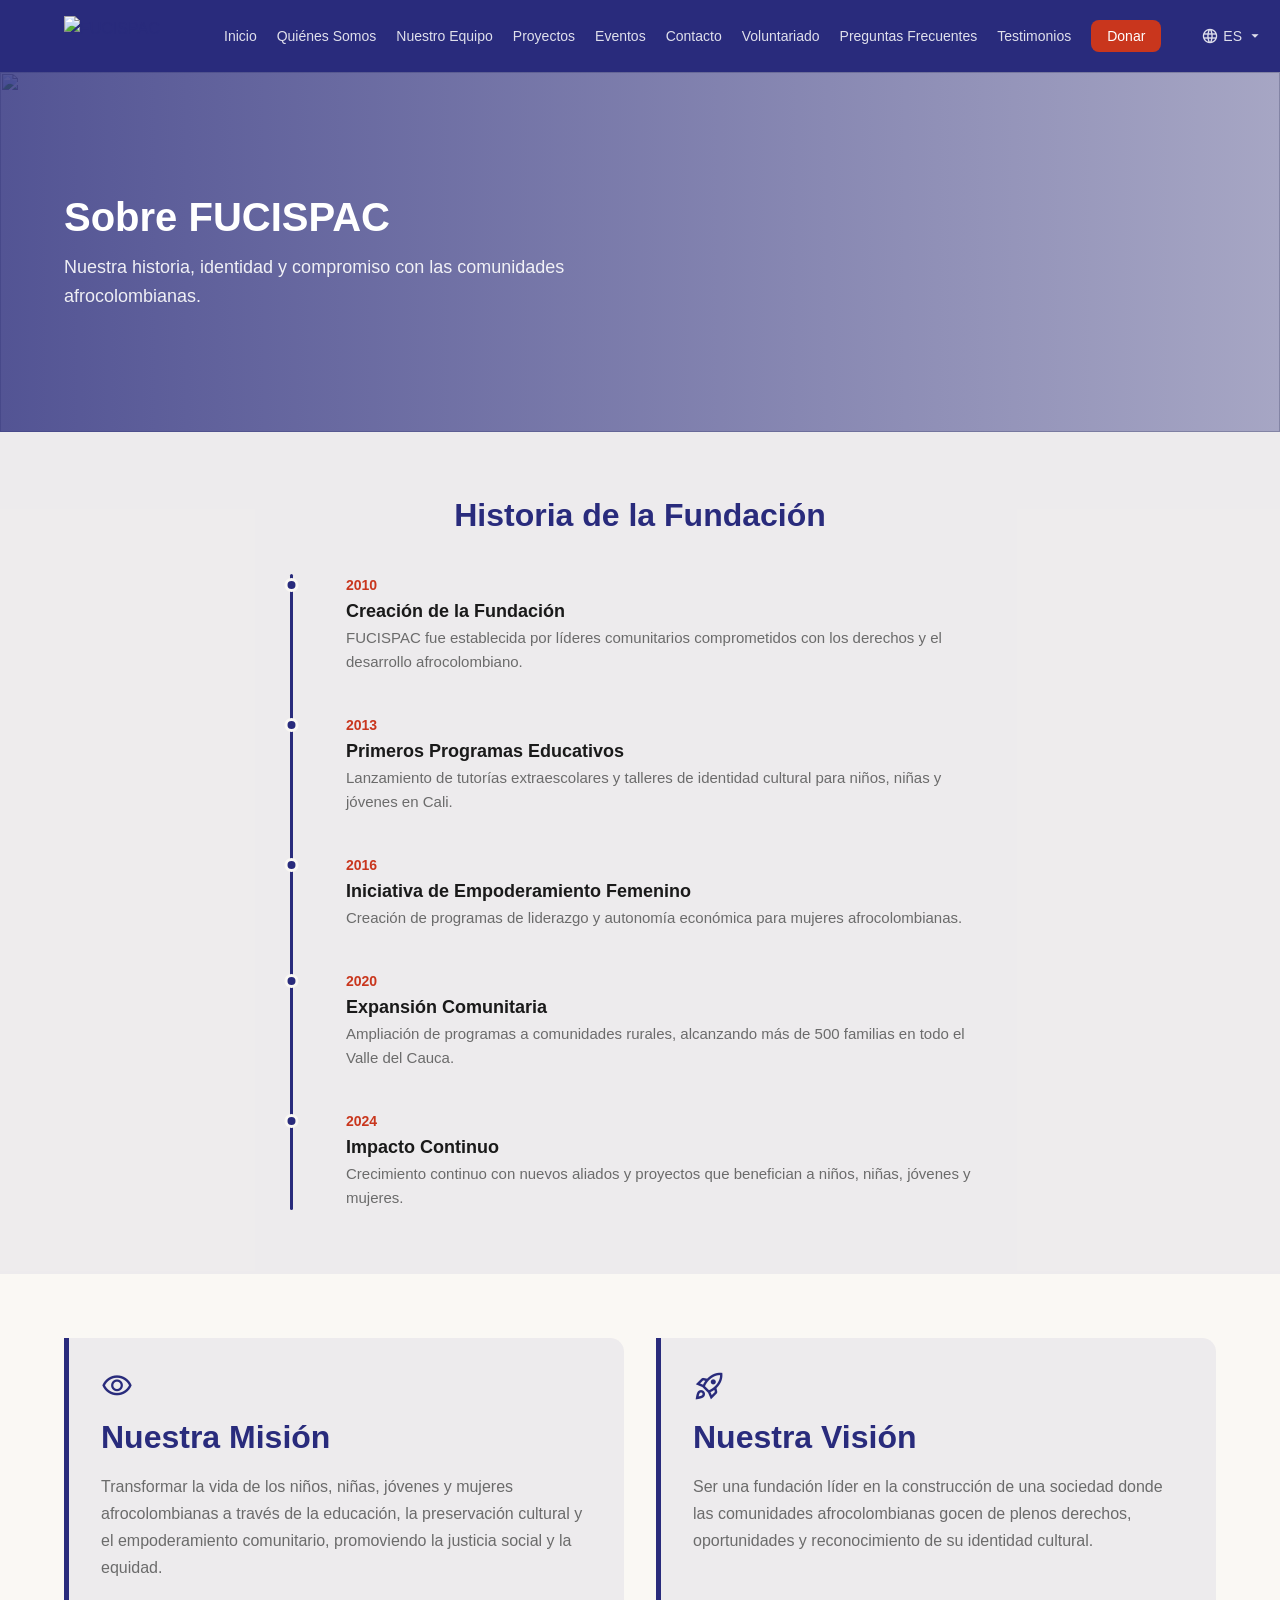
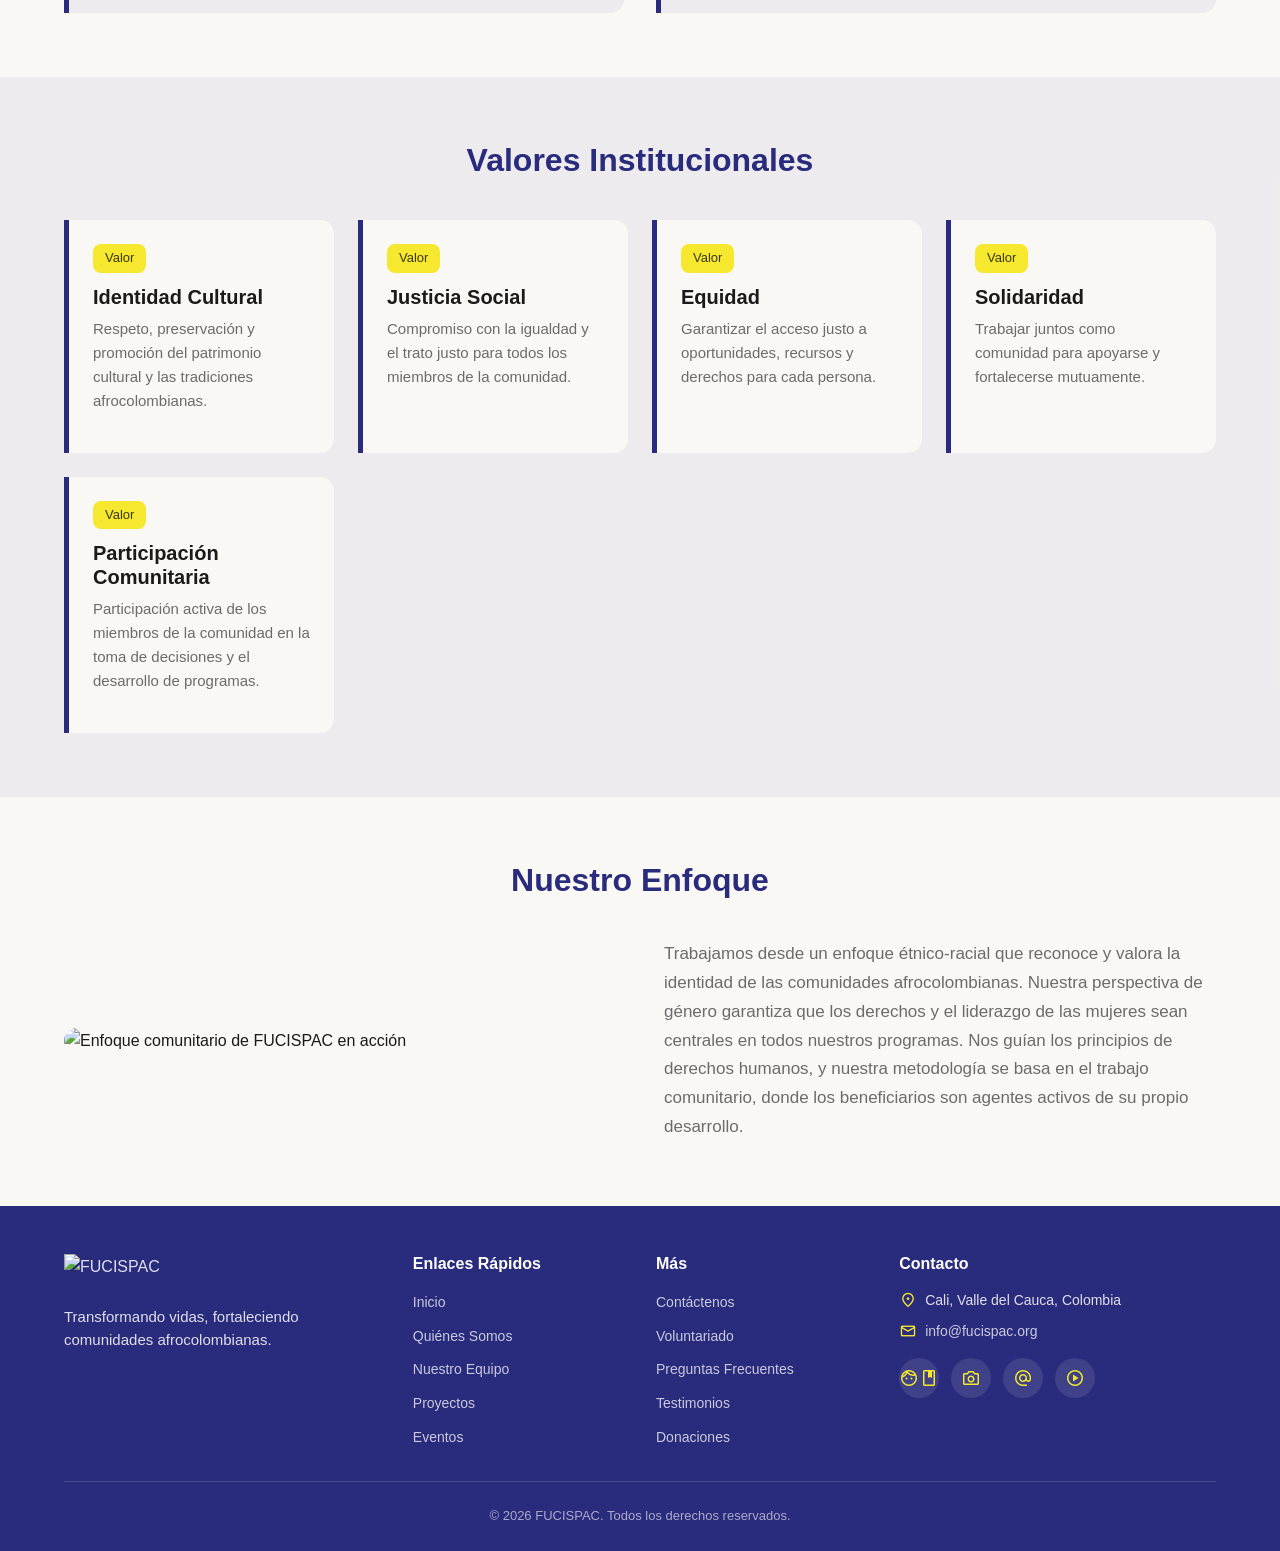
==== commit 4a0bf71d: "change lenguage to spainsh" ====
--- a/about.html
+++ b/about.html
@@ -1,12 +1,12 @@
 <!DOCTYPE html>
-<html lang="en">
+<html lang="es">
 <head>
   <meta charset="UTF-8" />
   <meta name="viewport" content="width=device-width, initial-scale=1.0" />
-  <title>About FUCISPAC — Our History, Mission, and Values</title>
-  <meta name="description" content="Learn about FUCISPAC's history, mission, vision, institutional values, and our ethnic-racial approach to community development." />
-  <meta property="og:title" content="About FUCISPAC — Our History, Mission, and Values" />
-  <meta property="og:description" content="Learn about FUCISPAC's history, mission, vision, institutional values, and our ethnic-racial approach to community development." />
+  <title>Sobre FUCISPAC — Nuestra Historia, Misión y Valores</title>
+  <meta name="description" content="Conoce la historia, misión, visión, valores institucionales y nuestro enfoque étnico-racial para el desarrollo comunitario de FUCISPAC." />
+  <meta property="og:title" content="Sobre FUCISPAC — Nuestra Historia, Misión y Valores" />
+  <meta property="og:description" content="Conoce la historia, misión, visión, valores institucionales y nuestro enfoque étnico-racial para el desarrollo comunitario de FUCISPAC." />
   <meta property="og:type" content="website" />
   <meta property="og:url" content="https://www.fucispac.org/about.html" />
   <meta property="og:image" content="https://www.fucispac.org/img/og-about.jpg" />
@@ -23,11 +23,11 @@
     "name": "FUCISPAC",
     "url": "https://www.fucispac.org",
     "logo": "https://www.fucispac.org/img/logo.svg",
-    "description": "Foundation dedicated to the integral development of children, youth, and Afro-Colombian women.",
+    "description": "Fundación dedicada al desarrollo integral de niños, niñas, jóvenes y mujeres afrocolombianas.",
     "address": {
       "@type": "PostalAddress",
-      "addressLocality": "Bogotá",
-      "addressRegion": "Cundinamarca",
+      "addressLocality": "Cali",
+      "addressRegion": "Valle del Cauca",
       "addressCountry": "Colombia"
     },
     "email": "info@fucispac.org"
@@ -42,49 +42,48 @@
       <img class="page-banner__bg" src="img/about-banner.webp" alt="" aria-hidden="true" />
       <div class="page-banner__overlay"></div>
       <div class="container page-banner__content">
-        <h1>About FUCISPAC</h1>
-        <h2>Cultural Foundation for Social Integration and Community Participation.</h2>
-        <p class="page-banner__text">Building identity, preserving ancestral knowledge, and empowering Afro-Colombian communities through education, culture, and community leadership.</p>
+        <h1>Sobre FUCISPAC</h1>
+        <p class="page-banner__text">Nuestra historia, identidad y compromiso con las comunidades afrocolombianas.</p>
       </div>
     </section>
 
     <section class="section history">
       <div class="container">
-        <h2 class="section__title">Foundation History</h2>
+        <h2 class="section__title">Historia de la Fundación</h2>
         <div class="timeline">
           <div class="timeline__item">
-            <div class="timeline__year">2009</div>
+            <div class="timeline__year">2010</div>
             <div class="timeline__content">
-              <h3>Foundation Established</h3>
-              <p>FUCISPAC was founded in August 2009 as a community-based organization committed to preserving Afro-Colombian culture, strengthening ethnic identity, and promoting educational opportunities for children, youth, women, and older adults in Bogotá.</p>
+              <h3>Creación de la Fundación</h3>
+              <p>FUCISPAC fue establecida por líderes comunitarios comprometidos con los derechos y el desarrollo afrocolombiano.</p>
             </div>
           </div>
           <div class="timeline__item">
-            <div class="timeline__year">2009</div>
+            <div class="timeline__year">2013</div>
             <div class="timeline__content">
-              <h3>Community Education Begins</h3>
-              <p>The foundation launched educational reinforcement programs, Afro-Colombian Studies initiatives, leadership workshops, women's empowerment activities, ancestral medicine practices, and educational support for adults completing primary and secondary education.</p>
+              <h3>Primeros Programas Educativos</h3>
+              <p>Lanzamiento de tutorías extraescolares y talleres de identidad cultural para niños, niñas y jóvenes en Cali.</p>
             </div>
           </div>
           <div class="timeline__item">
-            <div class="timeline__year">2014</div>
+            <div class="timeline__year">2016</div>
             <div class="timeline__content">
-              <h3>Creation of Escuela Yemayá</h3>
-              <p>FUCISPAC created Escuela Yemayá, a community-based educational initiative in the locality of Usme in Bogotá. This is a program that promotes Afro-Colombian identity through dance, music, oral tradition, leadership, and popular education.</p>
+              <h3>Iniciativa de Empoderamiento Femenino</h3>
+              <p>Creación de programas de liderazgo y autonomía económica para mujeres afrocolombianas.</p>
             </div>
           </div>
           <div class="timeline__item">
             <div class="timeline__year">2020</div>
             <div class="timeline__content">
-              <h3>Community Support During the Pandemic</h3>
-              <p>During the COVID-19 pandemic, FUCISPAC organized community support initiatives, women's healing circles, solidarity campaigns, and partnerships with universities, organizations, and volunteers to assist families in need.</p>
+              <h3>Expansión Comunitaria</h3>
+              <p>Ampliación de programas a comunidades rurales, alcanzando más de 500 familias en todo el Valle del Cauca.</p>
             </div>
           </div>
           <div class="timeline__item">
-            <div class="timeline__year">Today</div>
+            <div class="timeline__year">2024</div>
             <div class="timeline__content">
-              <h3>Growing Community Impact</h3>
-              <p>Today, FUCISPAC continues expanding its educational, cultural, and community-based programs while working toward the creation of a permanent Afro-Colombian Community Center.</p>
+              <h3>Impacto Continuo</h3>
+              <p>Crecimiento continuo con nuevos aliados y proyectos que benefician a niños, niñas, jóvenes y mujeres.</p>
             </div>
           </div>
         </div>
@@ -96,13 +95,13 @@
         <div class="mission-vision__grid">
           <article class="mission-vision__block">
             <span class="material-symbols-outlined mission-vision__icon">visibility</span>
-            <h2>Our Mission</h2>
-            <p>Our mission is to transform the lives of Afro-Colombian children, youth, women, and families through education, cultural preservation, and community empowerment, promoting social justice and equity. We also promote the recognition of Afro-Colombian identity by valuing the contributions of Afro-Colombian culture to society while strengthening community participation, supporting early childhood development, providing educational reinforcement, and fostering ethical, environmental, and cultural values. Through self-recognition and knowledge of Afro-descendant history, we contribute to the holistic development of Afro-Colombian communities while creating opportunities for sustainable community development.</p>
+            <h2>Nuestra Misión</h2>
+            <p>Transformar la vida de los niños, niñas, jóvenes y mujeres afrocolombianas a través de la educación, la preservación cultural y el empoderamiento comunitario, promoviendo la justicia social y la equidad.</p>
           </article>
           <article class="mission-vision__block">
             <span class="material-symbols-outlined mission-vision__icon">rocket_launch</span>
-            <h2>Our Vision</h2>
-            <p>Our vision is to build a society where Afro-Colombian communities enjoy full rights, opportunities, and recognition of their cultural identity. We envision an Afro-Colombian Community Center in Bogotá that provides academic, cultural, artistic, social, environmental, and community programs for children, youth, women, and families. We aspire to create a safe space where Afro-Colombian heritage is celebrated, leadership is nurtured, and young people are prepared to become professionals and the next generation of social, political, and cultural leaders, creating meaningful change and representing Afro-Colombian communities nationally and globally.</p>
+            <h2>Nuestra Visión</h2>
+            <p>Ser una fundación líder en la construcción de una sociedad donde las comunidades afrocolombianas gocen de plenos derechos, oportunidades y reconocimiento de su identidad cultural.</p>
           </article>
         </div>
       </div>
@@ -110,42 +109,46 @@
 
     <section class="section values">
       <div class="container">
-        <h2 class="section__title">Institutional Values</h2>
+        <h2 class="section__title">Valores Institucionales</h2>
         <div class="values__grid">
           <article class="card">
-            <div class="card__badge">Cultural Identity</div>
-            <h3 class="card__title">Cultural Identity</h3>
-            <p class="card__description">We celebrate, preserve, and strengthen Afro-Colombian heritage, traditions, and collective memory. We promote pride in cultural identity and create spaces where Afro-Colombian history, cultural expressions, and contributions are recognized, valued, and shared with future generations.</p>
+            <div class="card__badge">Valor</div>
+            <h3 class="card__title">Identidad Cultural</h3>
+            <p class="card__description">Respeto, preservación y promoción del patrimonio cultural y las tradiciones afrocolombianas.</p>
           </article>
           <article class="card">
-            <div class="card__badge">Value</div>
-            <h3 class="card__title">Social Justice</h3>
-            <p class="card__description">We promote equity, inclusion, human dignity, and equal opportunities for Afro-descendant communities. We challenge discrimination and structural inequalities while advancing rights, participation, and well-being, creating pathways toward a more just, inclusive, and equitable society.</p>
+            <div class="card__badge">Valor</div>
+            <h3 class="card__title">Justicia Social</h3>
+            <p class="card__description">Compromiso con la igualdad y el trato justo para todos los miembros de la comunidad.</p>
           </article>
           <article class="card">
-            <div class="card__badge">Value</div>
-            <h3 class="card__title">Community Impact</h3>
-            <p class="card__description">We empower children, youth, women, and families to become active leaders in their communities. We foster solidarity, mutual support, and participation, developing skills and opportunities that strengthen communities and promote positive social, cultural, and political transformation.</p>
+            <div class="card__badge">Valor</div>
+            <h3 class="card__title">Equidad</h3>
+            <p class="card__description">Garantizar el acceso justo a oportunidades, recursos y derechos para cada persona.</p>
           </article>
           <article class="card">
-            <div class="card__badge">Value</div>
-            <h3 class="card__title">Ancestral Knowledge</h3>
-            <p class="card__description">We recognize traditional knowledge, oral history, and ancestral practices as essential sources of learning and community well-being. We honor the wisdom of elders and communities while promoting intergenerational knowledge sharing, resilience, and collective identity.</p>
+            <div class="card__badge">Valor</div>
+            <h3 class="card__title">Solidaridad</h3>
+            <p class="card__description">Trabajar juntos como comunidad para apoyarse y fortalecerse mutuamente.</p>
           </article>
-          
+          <article class="card">
+            <div class="card__badge">Valor</div>
+            <h3 class="card__title">Participación Comunitaria</h3>
+            <p class="card__description">Participación activa de los miembros de la comunidad en la toma de decisiones y el desarrollo de programas.</p>
+          </article>
         </div>
       </div>
     </section>
 
     <section class="section approach">
       <div class="container">
-        <h2 class="section__title">Our Approach</h2>
+        <h2 class="section__title">Nuestro Enfoque</h2>
         <div class="approach__grid">
           <div class="approach__image">
-            <img src="img/approach.webp" alt="FUCISPAC community approach in action" loading="lazy" />
+            <img src="img/approach.webp" alt="Enfoque comunitario de FUCISPAC en acción" loading="lazy" />
           </div>
           <div class="approach__content">
-            <p>We work from an ethnic-racial approach that recognizes, values, and strengthens the identity of Afro-Colombian communities. Our gender perspective places women’s rights, participation, and leadership at the center of our programs. Guided by human rights principles, we use a community-based approach in which community members are active agents in their own development and collective transformation.</p>
+            <p>Trabajamos desde un enfoque étnico-racial que reconoce y valora la identidad de las comunidades afrocolombianas. Nuestra perspectiva de género garantiza que los derechos y el liderazgo de las mujeres sean centrales en todos nuestros programas. Nos guían los principios de derechos humanos, y nuestra metodología se basa en el trabajo comunitario, donde los beneficiarios son agentes activos de su propio desarrollo.</p>
           </div>
         </div>
       </div>
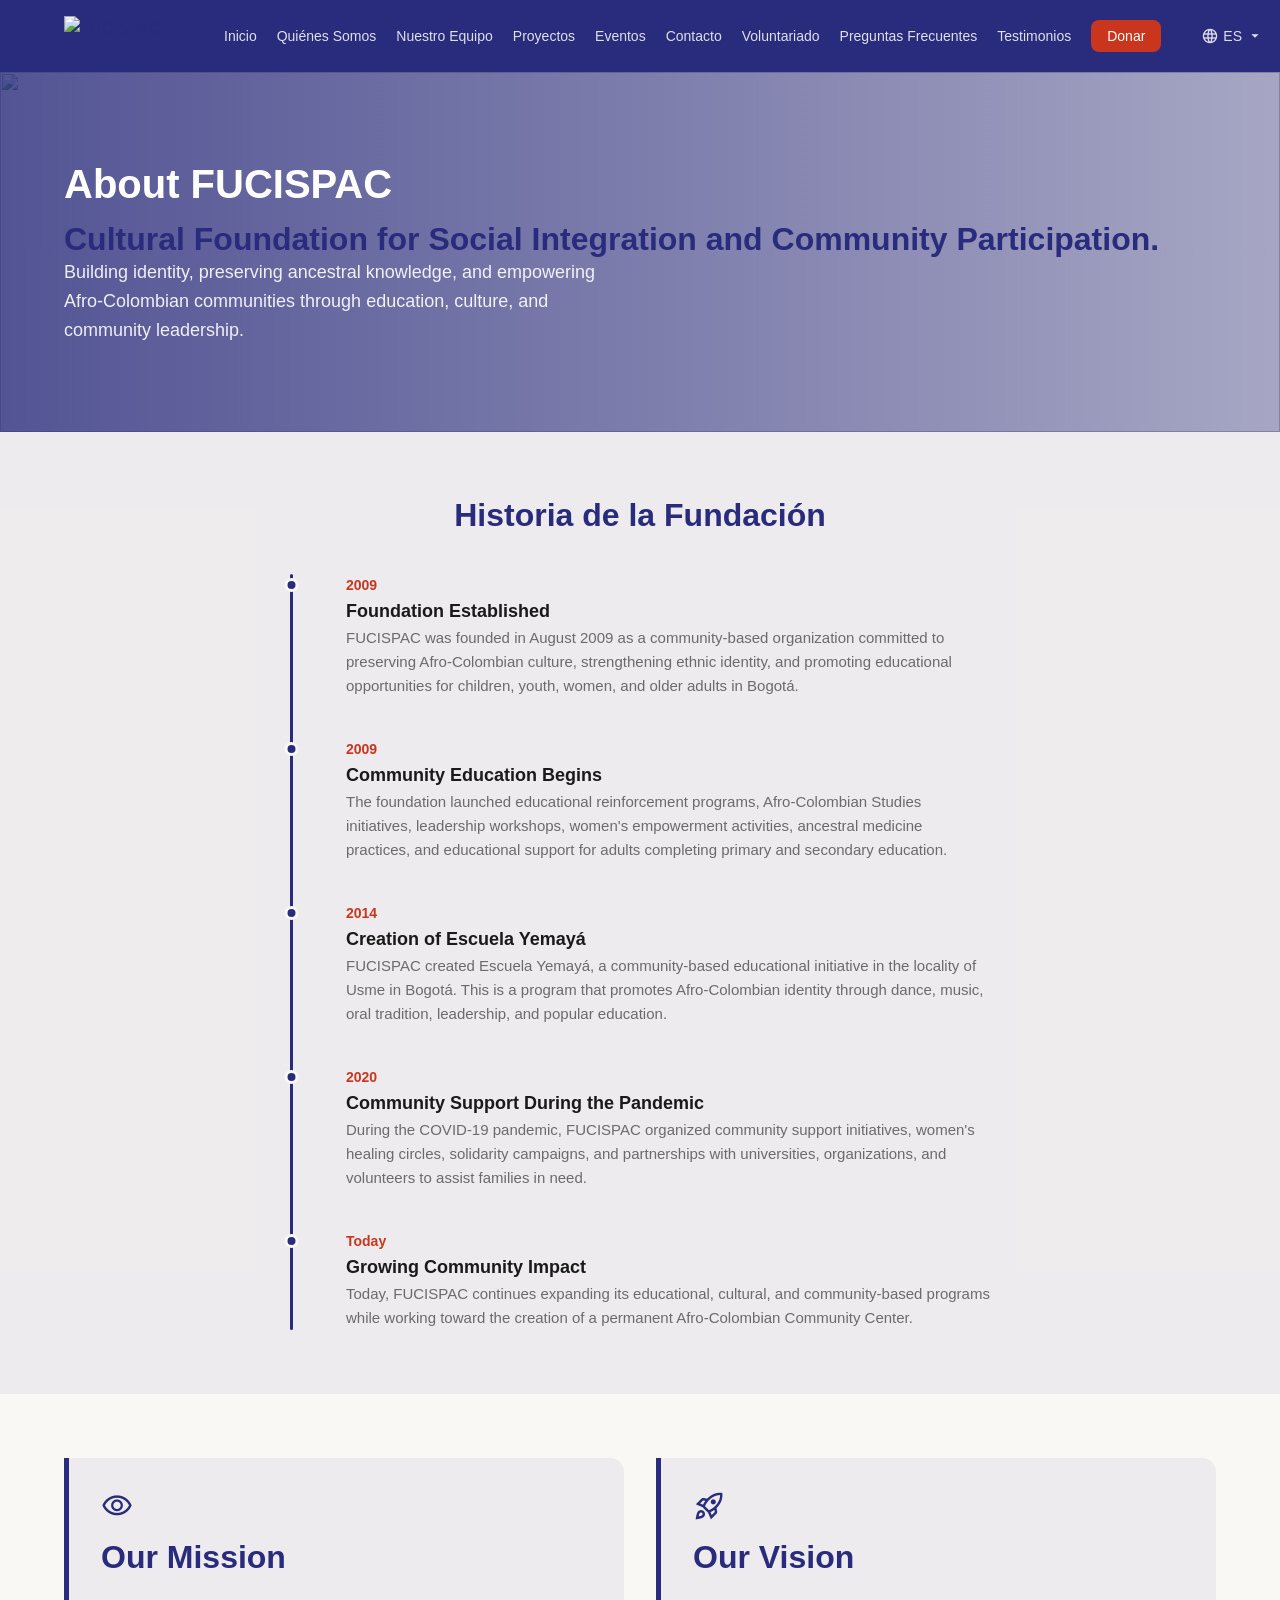
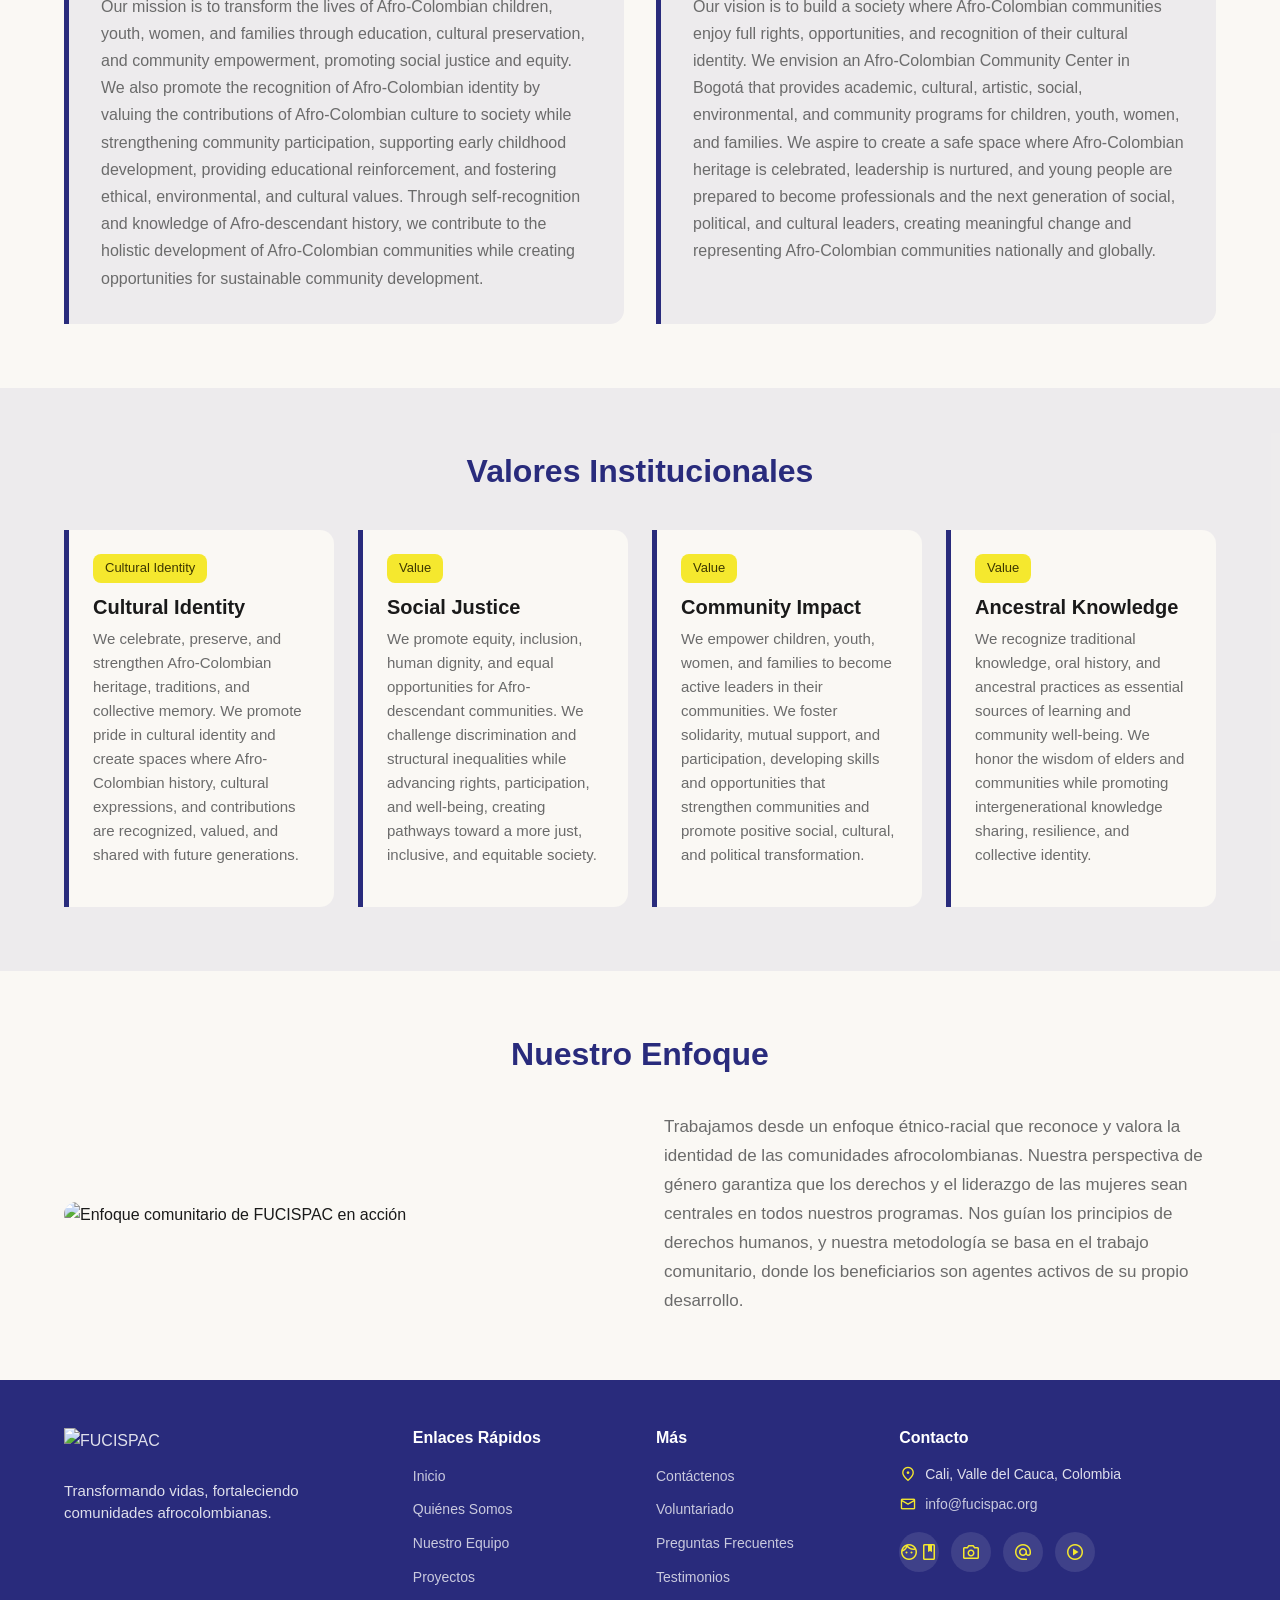
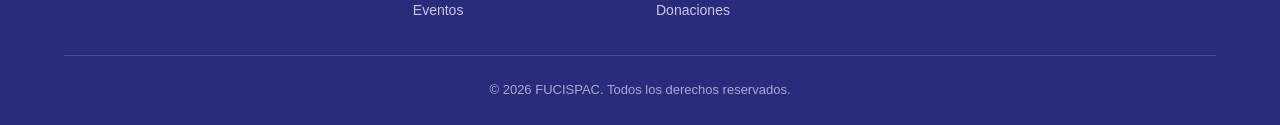
==== commit 2576a6cd: "Merge remote-tracking branch 'origin/leydi-homepage'" ====
--- a/about.html
+++ b/about.html
@@ -1,12 +1,15 @@
 <!DOCTYPE html>
 <html lang="es">
+
 <head>
   <meta charset="UTF-8" />
   <meta name="viewport" content="width=device-width, initial-scale=1.0" />
   <title>Sobre FUCISPAC — Nuestra Historia, Misión y Valores</title>
-  <meta name="description" content="Conoce la historia, misión, visión, valores institucionales y nuestro enfoque étnico-racial para el desarrollo comunitario de FUCISPAC." />
+  <meta name="description"
+    content="Conoce la historia, misión, visión, valores institucionales y nuestro enfoque étnico-racial para el desarrollo comunitario de FUCISPAC." />
   <meta property="og:title" content="Sobre FUCISPAC — Nuestra Historia, Misión y Valores" />
-  <meta property="og:description" content="Conoce la historia, misión, visión, valores institucionales y nuestro enfoque étnico-racial para el desarrollo comunitario de FUCISPAC." />
+  <meta property="og:description"
+    content="Conoce la historia, misión, visión, valores institucionales y nuestro enfoque étnico-racial para el desarrollo comunitario de FUCISPAC." />
   <meta property="og:type" content="website" />
   <meta property="og:url" content="https://www.fucispac.org/about.html" />
   <meta property="og:image" content="https://www.fucispac.org/img/og-about.jpg" />
@@ -26,14 +29,15 @@
     "description": "Fundación dedicada al desarrollo integral de niños, niñas, jóvenes y mujeres afrocolombianas.",
     "address": {
       "@type": "PostalAddress",
-      "addressLocality": "Cali",
-      "addressRegion": "Valle del Cauca",
+      "addressLocality": "Bogotá",
+      "addressRegion": "Cundinamarca",
       "addressCountry": "Colombia"
     },
     "email": "info@fucispac.org"
   }
   </script>
 </head>
+
 <body data-page="about">
   <div id="header"></div>
 
@@ -42,8 +46,10 @@
       <img class="page-banner__bg" src="img/about-banner.webp" alt="" aria-hidden="true" />
       <div class="page-banner__overlay"></div>
       <div class="container page-banner__content">
-        <h1>Sobre FUCISPAC</h1>
-        <p class="page-banner__text">Nuestra historia, identidad y compromiso con las comunidades afrocolombianas.</p>
+        <h1>About FUCISPAC</h1>
+        <h2>Cultural Foundation for Social Integration and Community Participation.</h2>
+        <p class="page-banner__text">Building identity, preserving ancestral knowledge, and empowering Afro-Colombian
+          communities through education, culture, and community leadership.</p>
       </div>
     </section>
 
@@ -52,38 +58,47 @@
         <h2 class="section__title">Historia de la Fundación</h2>
         <div class="timeline">
           <div class="timeline__item">
-            <div class="timeline__year">2010</div>
-            <div class="timeline__content">
-              <h3>Creación de la Fundación</h3>
-              <p>FUCISPAC fue establecida por líderes comunitarios comprometidos con los derechos y el desarrollo afrocolombiano.</p>
-            </div>
-          </div>
-          <div class="timeline__item">
-            <div class="timeline__year">2013</div>
-            <div class="timeline__content">
-              <h3>Primeros Programas Educativos</h3>
-              <p>Lanzamiento de tutorías extraescolares y talleres de identidad cultural para niños, niñas y jóvenes en Cali.</p>
-            </div>
-          </div>
-          <div class="timeline__item">
-            <div class="timeline__year">2016</div>
-            <div class="timeline__content">
-              <h3>Iniciativa de Empoderamiento Femenino</h3>
-              <p>Creación de programas de liderazgo y autonomía económica para mujeres afrocolombianas.</p>
+            <div class="timeline__year">2009</div>
+            <div class="timeline__content">
+              <h3>Foundation Established</h3>
+              <p>FUCISPAC was founded in August 2009 as a community-based organization committed to preserving
+                Afro-Colombian culture, strengthening ethnic identity, and promoting educational opportunities for
+                children, youth, women, and older adults in Bogotá.</p>
+            </div>
+          </div>
+          <div class="timeline__item">
+            <div class="timeline__year">2009</div>
+            <div class="timeline__content">
+              <h3>Community Education Begins</h3>
+              <p>The foundation launched educational reinforcement programs, Afro-Colombian Studies initiatives,
+                leadership workshops, women's empowerment activities, ancestral medicine practices, and educational
+                support for adults completing primary and secondary education.</p>
+            </div>
+          </div>
+          <div class="timeline__item">
+            <div class="timeline__year">2014</div>
+            <div class="timeline__content">
+              <h3>Creation of Escuela Yemayá</h3>
+              <p>FUCISPAC created Escuela Yemayá, a community-based educational initiative in the locality of Usme in
+                Bogotá. This is a program that promotes Afro-Colombian identity through dance, music, oral tradition,
+                leadership, and popular education.</p>
             </div>
           </div>
           <div class="timeline__item">
             <div class="timeline__year">2020</div>
             <div class="timeline__content">
-              <h3>Expansión Comunitaria</h3>
-              <p>Ampliación de programas a comunidades rurales, alcanzando más de 500 familias en todo el Valle del Cauca.</p>
-            </div>
-          </div>
-          <div class="timeline__item">
-            <div class="timeline__year">2024</div>
-            <div class="timeline__content">
-              <h3>Impacto Continuo</h3>
-              <p>Crecimiento continuo con nuevos aliados y proyectos que benefician a niños, niñas, jóvenes y mujeres.</p>
+              <h3>Community Support During the Pandemic</h3>
+              <p>During the COVID-19 pandemic, FUCISPAC organized community support initiatives, women's healing
+                circles, solidarity campaigns, and partnerships with universities, organizations, and volunteers to
+                assist families in need.</p>
+            </div>
+          </div>
+          <div class="timeline__item">
+            <div class="timeline__year">Today</div>
+            <div class="timeline__content">
+              <h3>Growing Community Impact</h3>
+              <p>Today, FUCISPAC continues expanding its educational, cultural, and community-based programs while
+                working toward the creation of a permanent Afro-Colombian Community Center.</p>
             </div>
           </div>
         </div>
@@ -95,13 +110,25 @@
         <div class="mission-vision__grid">
           <article class="mission-vision__block">
             <span class="material-symbols-outlined mission-vision__icon">visibility</span>
-            <h2>Nuestra Misión</h2>
-            <p>Transformar la vida de los niños, niñas, jóvenes y mujeres afrocolombianas a través de la educación, la preservación cultural y el empoderamiento comunitario, promoviendo la justicia social y la equidad.</p>
+            <h2>Our Mission</h2>
+            <p>Our mission is to transform the lives of Afro-Colombian children, youth, women, and families through
+              education, cultural preservation, and community empowerment, promoting social justice and equity. We also
+              promote the recognition of Afro-Colombian identity by valuing the contributions of Afro-Colombian culture
+              to society while strengthening community participation, supporting early childhood development, providing
+              educational reinforcement, and fostering ethical, environmental, and cultural values. Through
+              self-recognition and knowledge of Afro-descendant history, we contribute to the holistic development of
+              Afro-Colombian communities while creating opportunities for sustainable community development.</p>
           </article>
           <article class="mission-vision__block">
             <span class="material-symbols-outlined mission-vision__icon">rocket_launch</span>
-            <h2>Nuestra Visión</h2>
-            <p>Ser una fundación líder en la construcción de una sociedad donde las comunidades afrocolombianas gocen de plenos derechos, oportunidades y reconocimiento de su identidad cultural.</p>
+            <h2>Our Vision</h2>
+            <p>Our vision is to build a society where Afro-Colombian communities enjoy full rights, opportunities, and
+              recognition of their cultural identity. We envision an Afro-Colombian Community Center in Bogotá that
+              provides academic, cultural, artistic, social, environmental, and community programs for children, youth,
+              women, and families. We aspire to create a safe space where Afro-Colombian heritage is celebrated,
+              leadership is nurtured, and young people are prepared to become professionals and the next generation of
+              social, political, and cultural leaders, creating meaningful change and representing Afro-Colombian
+              communities nationally and globally.</p>
           </article>
         </div>
       </div>
@@ -112,30 +139,36 @@
         <h2 class="section__title">Valores Institucionales</h2>
         <div class="values__grid">
           <article class="card">
-            <div class="card__badge">Valor</div>
-            <h3 class="card__title">Identidad Cultural</h3>
-            <p class="card__description">Respeto, preservación y promoción del patrimonio cultural y las tradiciones afrocolombianas.</p>
-          </article>
-          <article class="card">
-            <div class="card__badge">Valor</div>
-            <h3 class="card__title">Justicia Social</h3>
-            <p class="card__description">Compromiso con la igualdad y el trato justo para todos los miembros de la comunidad.</p>
-          </article>
-          <article class="card">
-            <div class="card__badge">Valor</div>
-            <h3 class="card__title">Equidad</h3>
-            <p class="card__description">Garantizar el acceso justo a oportunidades, recursos y derechos para cada persona.</p>
-          </article>
-          <article class="card">
-            <div class="card__badge">Valor</div>
-            <h3 class="card__title">Solidaridad</h3>
-            <p class="card__description">Trabajar juntos como comunidad para apoyarse y fortalecerse mutuamente.</p>
-          </article>
-          <article class="card">
-            <div class="card__badge">Valor</div>
-            <h3 class="card__title">Participación Comunitaria</h3>
-            <p class="card__description">Participación activa de los miembros de la comunidad en la toma de decisiones y el desarrollo de programas.</p>
-          </article>
+            <div class="card__badge">Cultural Identity</div>
+            <h3 class="card__title">Cultural Identity</h3>
+            <p class="card__description">We celebrate, preserve, and strengthen Afro-Colombian heritage, traditions, and
+              collective memory. We promote pride in cultural identity and create spaces where Afro-Colombian history,
+              cultural expressions, and contributions are recognized, valued, and shared with future generations.</p>
+          </article>
+          <article class="card">
+            <div class="card__badge">Value</div>
+            <h3 class="card__title">Social Justice</h3>
+            <p class="card__description">We promote equity, inclusion, human dignity, and equal opportunities for
+              Afro-descendant communities. We challenge discrimination and structural inequalities while advancing
+              rights, participation, and well-being, creating pathways toward a more just, inclusive, and equitable
+              society.</p>
+          </article>
+          <article class="card">
+            <div class="card__badge">Value</div>
+            <h3 class="card__title">Community Impact</h3>
+            <p class="card__description">We empower children, youth, women, and families to become active leaders in
+              their communities. We foster solidarity, mutual support, and participation, developing skills and
+              opportunities that strengthen communities and promote positive social, cultural, and political
+              transformation.</p>
+          </article>
+          <article class="card">
+            <div class="card__badge">Value</div>
+            <h3 class="card__title">Ancestral Knowledge</h3>
+            <p class="card__description">We recognize traditional knowledge, oral history, and ancestral practices as
+              essential sources of learning and community well-being. We honor the wisdom of elders and communities
+              while promoting intergenerational knowledge sharing, resilience, and collective identity.</p>
+          </article>
+
         </div>
       </div>
     </section>
@@ -148,7 +181,11 @@
             <img src="img/approach.webp" alt="Enfoque comunitario de FUCISPAC en acción" loading="lazy" />
           </div>
           <div class="approach__content">
-            <p>Trabajamos desde un enfoque étnico-racial que reconoce y valora la identidad de las comunidades afrocolombianas. Nuestra perspectiva de género garantiza que los derechos y el liderazgo de las mujeres sean centrales en todos nuestros programas. Nos guían los principios de derechos humanos, y nuestra metodología se basa en el trabajo comunitario, donde los beneficiarios son agentes activos de su propio desarrollo.</p>
+            <p>Trabajamos desde un enfoque étnico-racial que reconoce y valora la identidad de las comunidades
+              afrocolombianas. Nuestra perspectiva de género garantiza que los derechos y el liderazgo de las mujeres
+              sean centrales en todos nuestros programas. Nos guían los principios de derechos humanos, y nuestra
+              metodología se basa en el trabajo comunitario, donde los beneficiarios son agentes activos de su propio
+              desarrollo.</p>
           </div>
         </div>
       </div>
@@ -165,4 +202,5 @@
     fetch('partials/footer.html').then(r => r.text()).then(html => { document.getElementById('footer').innerHTML = html; });
   </script>
 </body>
-</html>
+
+</html>
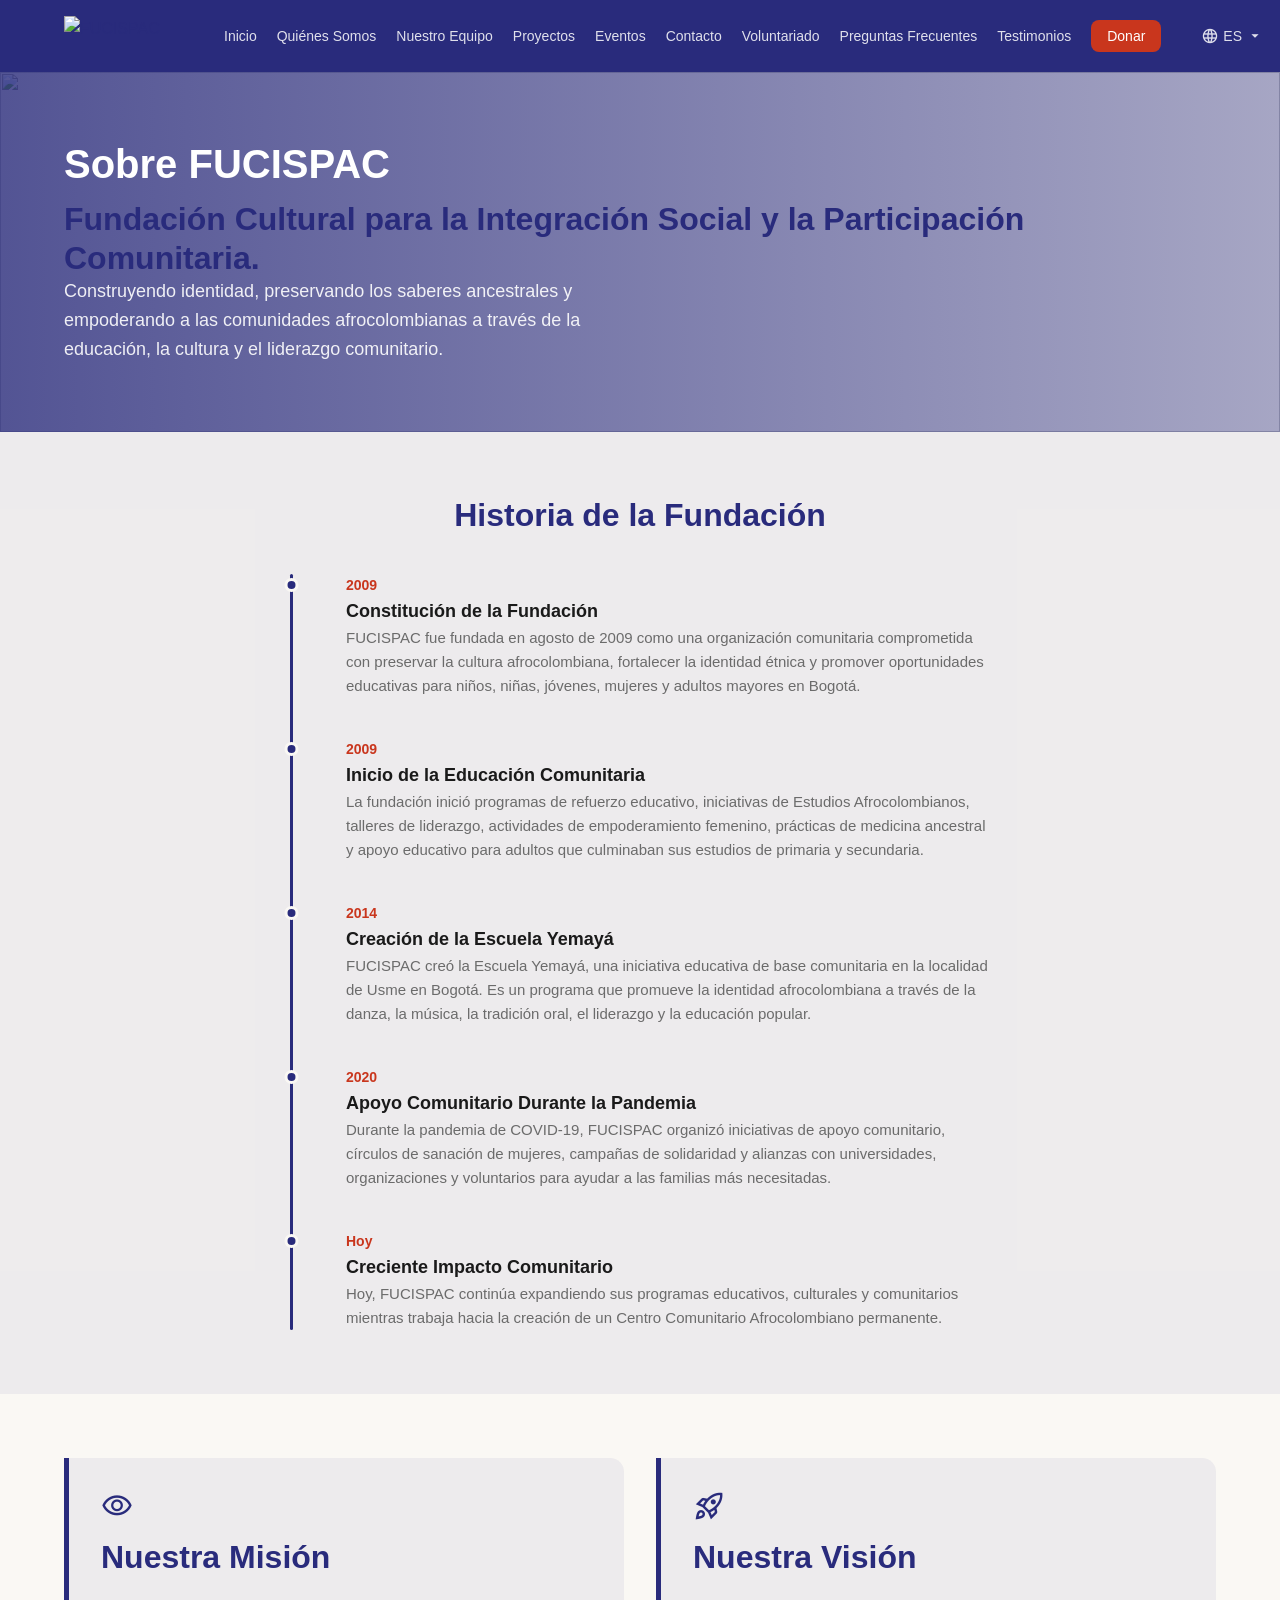
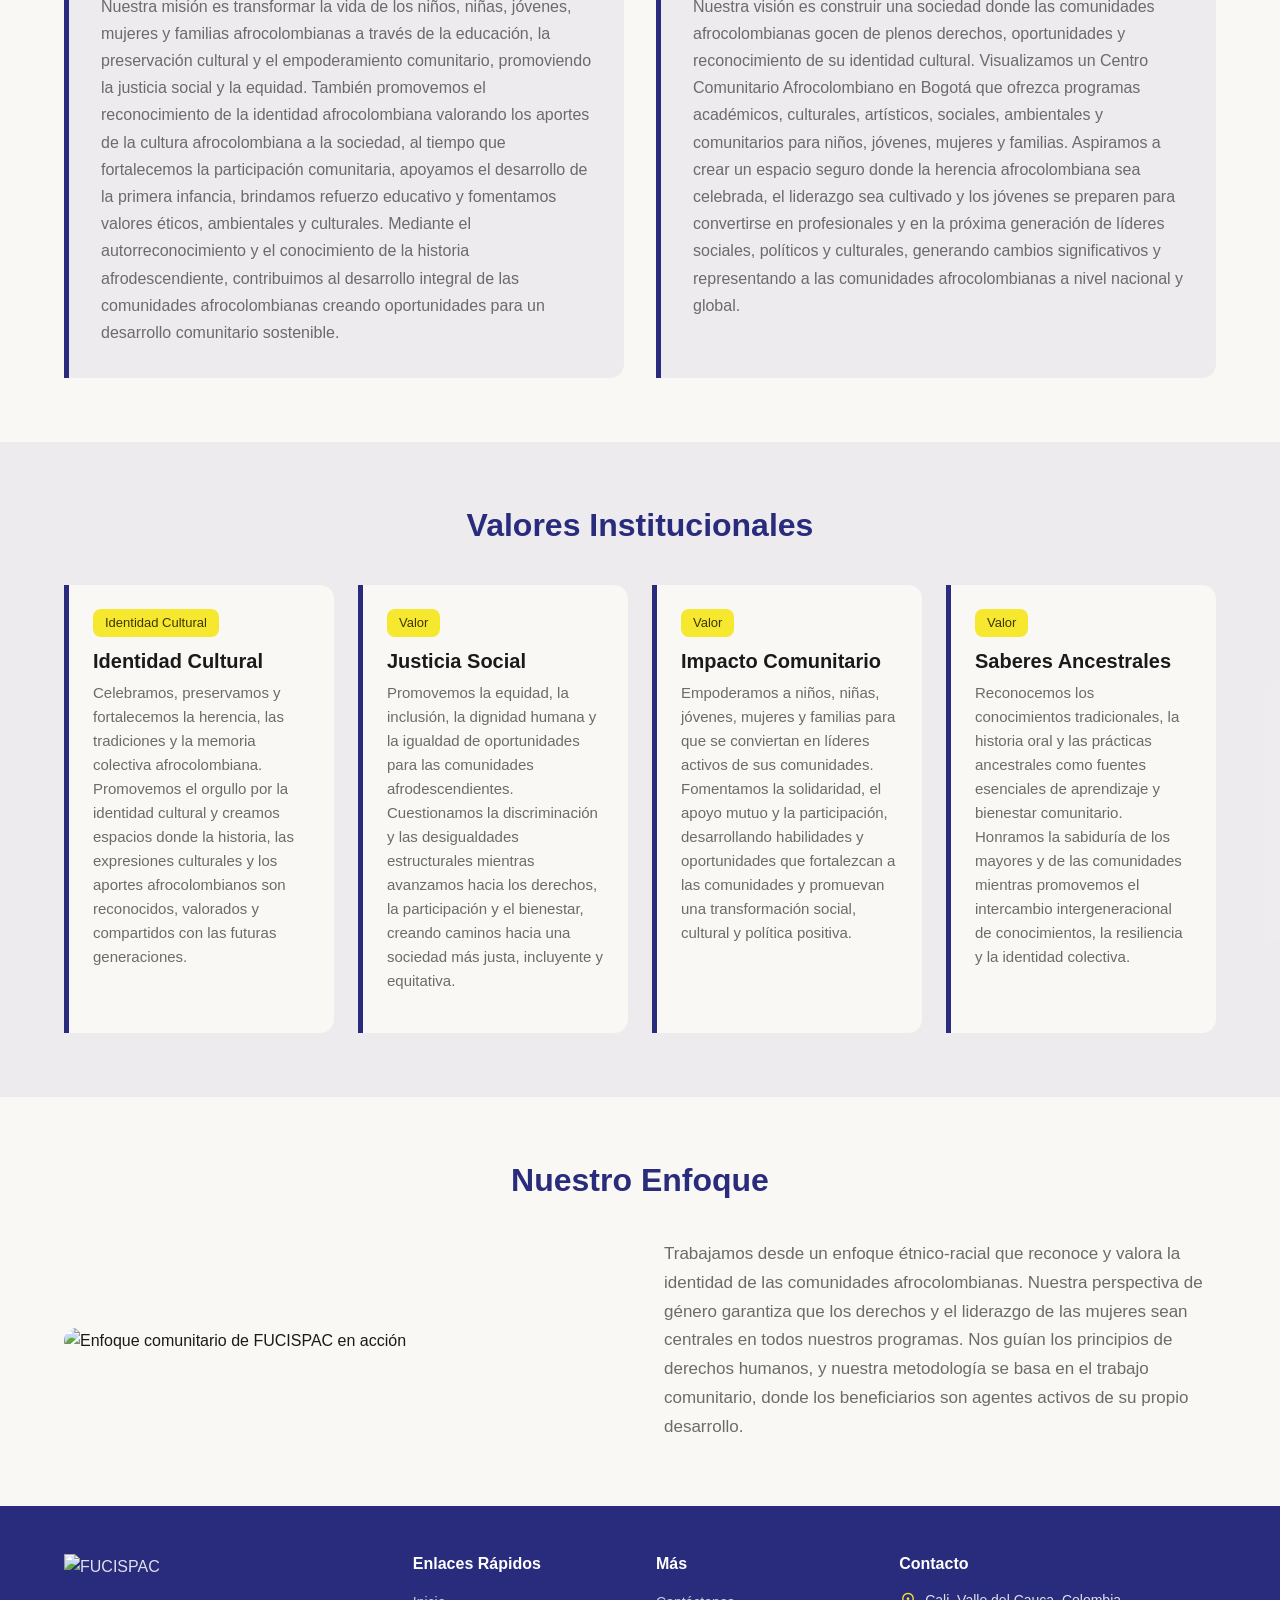
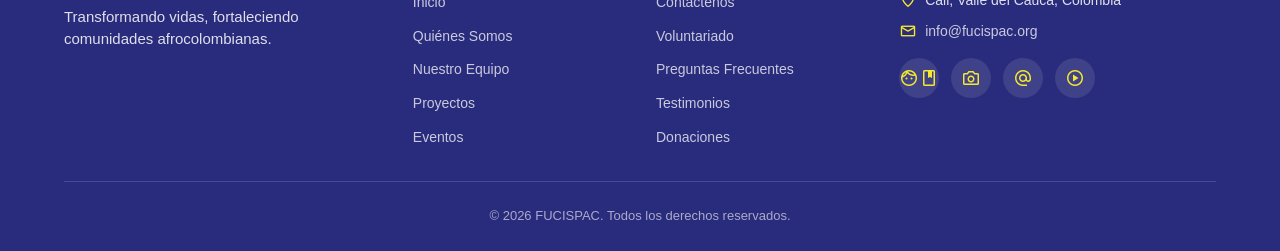
==== commit ca0d5ef7: "change english text to spanish" ====
--- a/about.html
+++ b/about.html
@@ -46,10 +46,10 @@
       <img class="page-banner__bg" src="img/about-banner.webp" alt="" aria-hidden="true" />
       <div class="page-banner__overlay"></div>
       <div class="container page-banner__content">
-        <h1>About FUCISPAC</h1>
-        <h2>Cultural Foundation for Social Integration and Community Participation.</h2>
-        <p class="page-banner__text">Building identity, preserving ancestral knowledge, and empowering Afro-Colombian
-          communities through education, culture, and community leadership.</p>
+        <h1>Sobre FUCISPAC</h1>
+        <h2>Fundación Cultural para la Integración Social y la Participación Comunitaria.</h2>
+        <p class="page-banner__text">Construyendo identidad, preservando los saberes ancestrales y empoderando a las
+          comunidades afrocolombianas a través de la educación, la cultura y el liderazgo comunitario.</p>
       </div>
     </section>
 
@@ -60,45 +60,45 @@
           <div class="timeline__item">
             <div class="timeline__year">2009</div>
             <div class="timeline__content">
-              <h3>Foundation Established</h3>
-              <p>FUCISPAC was founded in August 2009 as a community-based organization committed to preserving
-                Afro-Colombian culture, strengthening ethnic identity, and promoting educational opportunities for
-                children, youth, women, and older adults in Bogotá.</p>
+              <h3>Constitución de la Fundación</h3>
+              <p>FUCISPAC fue fundada en agosto de 2009 como una organización comunitaria comprometida con preservar
+                la cultura afrocolombiana, fortalecer la identidad étnica y promover oportunidades educativas para
+                niños, niñas, jóvenes, mujeres y adultos mayores en Bogotá.</p>
             </div>
           </div>
           <div class="timeline__item">
             <div class="timeline__year">2009</div>
             <div class="timeline__content">
-              <h3>Community Education Begins</h3>
-              <p>The foundation launched educational reinforcement programs, Afro-Colombian Studies initiatives,
-                leadership workshops, women's empowerment activities, ancestral medicine practices, and educational
-                support for adults completing primary and secondary education.</p>
+              <h3>Inicio de la Educación Comunitaria</h3>
+              <p>La fundación inició programas de refuerzo educativo, iniciativas de Estudios Afrocolombianos, talleres
+                de liderazgo, actividades de empoderamiento femenino, prácticas de medicina ancestral y apoyo educativo
+                para adultos que culminaban sus estudios de primaria y secundaria.</p>
             </div>
           </div>
           <div class="timeline__item">
             <div class="timeline__year">2014</div>
             <div class="timeline__content">
-              <h3>Creation of Escuela Yemayá</h3>
-              <p>FUCISPAC created Escuela Yemayá, a community-based educational initiative in the locality of Usme in
-                Bogotá. This is a program that promotes Afro-Colombian identity through dance, music, oral tradition,
-                leadership, and popular education.</p>
+              <h3>Creación de la Escuela Yemayá</h3>
+              <p>FUCISPAC creó la Escuela Yemayá, una iniciativa educativa de base comunitaria en la localidad de Usme
+                en Bogotá. Es un programa que promueve la identidad afrocolombiana a través de la danza, la música,
+                la tradición oral, el liderazgo y la educación popular.</p>
             </div>
           </div>
           <div class="timeline__item">
             <div class="timeline__year">2020</div>
             <div class="timeline__content">
-              <h3>Community Support During the Pandemic</h3>
-              <p>During the COVID-19 pandemic, FUCISPAC organized community support initiatives, women's healing
-                circles, solidarity campaigns, and partnerships with universities, organizations, and volunteers to
-                assist families in need.</p>
-            </div>
-          </div>
-          <div class="timeline__item">
-            <div class="timeline__year">Today</div>
-            <div class="timeline__content">
-              <h3>Growing Community Impact</h3>
-              <p>Today, FUCISPAC continues expanding its educational, cultural, and community-based programs while
-                working toward the creation of a permanent Afro-Colombian Community Center.</p>
+              <h3>Apoyo Comunitario Durante la Pandemia</h3>
+              <p>Durante la pandemia de COVID-19, FUCISPAC organizó iniciativas de apoyo comunitario, círculos de
+                sanación de mujeres, campañas de solidaridad y alianzas con universidades, organizaciones y
+                voluntarios para ayudar a las familias más necesitadas.</p>
+            </div>
+          </div>
+          <div class="timeline__item">
+            <div class="timeline__year">Hoy</div>
+            <div class="timeline__content">
+              <h3>Creciente Impacto Comunitario</h3>
+              <p>Hoy, FUCISPAC continúa expandiendo sus programas educativos, culturales y comunitarios mientras
+                trabaja hacia la creación de un Centro Comunitario Afrocolombiano permanente.</p>
             </div>
           </div>
         </div>
@@ -110,25 +110,26 @@
         <div class="mission-vision__grid">
           <article class="mission-vision__block">
             <span class="material-symbols-outlined mission-vision__icon">visibility</span>
-            <h2>Our Mission</h2>
-            <p>Our mission is to transform the lives of Afro-Colombian children, youth, women, and families through
-              education, cultural preservation, and community empowerment, promoting social justice and equity. We also
-              promote the recognition of Afro-Colombian identity by valuing the contributions of Afro-Colombian culture
-              to society while strengthening community participation, supporting early childhood development, providing
-              educational reinforcement, and fostering ethical, environmental, and cultural values. Through
-              self-recognition and knowledge of Afro-descendant history, we contribute to the holistic development of
-              Afro-Colombian communities while creating opportunities for sustainable community development.</p>
+            <h2>Nuestra Misión</h2>
+            <p>Nuestra misión es transformar la vida de los niños, niñas, jóvenes, mujeres y familias afrocolombianas
+              a través de la educación, la preservación cultural y el empoderamiento comunitario, promoviendo la
+              justicia social y la equidad. También promovemos el reconocimiento de la identidad afrocolombiana
+              valorando los aportes de la cultura afrocolombiana a la sociedad, al tiempo que fortalecemos la
+              participación comunitaria, apoyamos el desarrollo de la primera infancia, brindamos refuerzo educativo
+              y fomentamos valores éticos, ambientales y culturales. Mediante el autorreconocimiento y el conocimiento
+              de la historia afrodescendiente, contribuimos al desarrollo integral de las comunidades afrocolombianas
+              creando oportunidades para un desarrollo comunitario sostenible.</p>
           </article>
           <article class="mission-vision__block">
             <span class="material-symbols-outlined mission-vision__icon">rocket_launch</span>
-            <h2>Our Vision</h2>
-            <p>Our vision is to build a society where Afro-Colombian communities enjoy full rights, opportunities, and
-              recognition of their cultural identity. We envision an Afro-Colombian Community Center in Bogotá that
-              provides academic, cultural, artistic, social, environmental, and community programs for children, youth,
-              women, and families. We aspire to create a safe space where Afro-Colombian heritage is celebrated,
-              leadership is nurtured, and young people are prepared to become professionals and the next generation of
-              social, political, and cultural leaders, creating meaningful change and representing Afro-Colombian
-              communities nationally and globally.</p>
+            <h2>Nuestra Visión</h2>
+            <p>Nuestra visión es construir una sociedad donde las comunidades afrocolombianas gocen de plenos derechos,
+              oportunidades y reconocimiento de su identidad cultural. Visualizamos un Centro Comunitario Afrocolombiano
+              en Bogotá que ofrezca programas académicos, culturales, artísticos, sociales, ambientales y comunitarios
+              para niños, jóvenes, mujeres y familias. Aspiramos a crear un espacio seguro donde la herencia
+              afrocolombiana sea celebrada, el liderazgo sea cultivado y los jóvenes se preparen para convertirse en
+              profesionales y en la próxima generación de líderes sociales, políticos y culturales, generando cambios
+              significativos y representando a las comunidades afrocolombianas a nivel nacional y global.</p>
           </article>
         </div>
       </div>
@@ -139,34 +140,36 @@
         <h2 class="section__title">Valores Institucionales</h2>
         <div class="values__grid">
           <article class="card">
-            <div class="card__badge">Cultural Identity</div>
-            <h3 class="card__title">Cultural Identity</h3>
-            <p class="card__description">We celebrate, preserve, and strengthen Afro-Colombian heritage, traditions, and
-              collective memory. We promote pride in cultural identity and create spaces where Afro-Colombian history,
-              cultural expressions, and contributions are recognized, valued, and shared with future generations.</p>
-          </article>
-          <article class="card">
-            <div class="card__badge">Value</div>
-            <h3 class="card__title">Social Justice</h3>
-            <p class="card__description">We promote equity, inclusion, human dignity, and equal opportunities for
-              Afro-descendant communities. We challenge discrimination and structural inequalities while advancing
-              rights, participation, and well-being, creating pathways toward a more just, inclusive, and equitable
-              society.</p>
-          </article>
-          <article class="card">
-            <div class="card__badge">Value</div>
-            <h3 class="card__title">Community Impact</h3>
-            <p class="card__description">We empower children, youth, women, and families to become active leaders in
-              their communities. We foster solidarity, mutual support, and participation, developing skills and
-              opportunities that strengthen communities and promote positive social, cultural, and political
-              transformation.</p>
-          </article>
-          <article class="card">
-            <div class="card__badge">Value</div>
-            <h3 class="card__title">Ancestral Knowledge</h3>
-            <p class="card__description">We recognize traditional knowledge, oral history, and ancestral practices as
-              essential sources of learning and community well-being. We honor the wisdom of elders and communities
-              while promoting intergenerational knowledge sharing, resilience, and collective identity.</p>
+            <div class="card__badge">Identidad Cultural</div>
+            <h3 class="card__title">Identidad Cultural</h3>
+            <p class="card__description">Celebramos, preservamos y fortalecemos la herencia, las tradiciones y la
+              memoria colectiva afrocolombiana. Promovemos el orgullo por la identidad cultural y creamos espacios donde
+              la historia, las expresiones culturales y los aportes afrocolombianos son reconocidos, valorados y
+              compartidos con las futuras generaciones.</p>
+          </article>
+          <article class="card">
+            <div class="card__badge">Valor</div>
+            <h3 class="card__title">Justicia Social</h3>
+            <p class="card__description">Promovemos la equidad, la inclusión, la dignidad humana y la igualdad de
+              oportunidades para las comunidades afrodescendientes. Cuestionamos la discriminación y las desigualdades
+              estructurales mientras avanzamos hacia los derechos, la participación y el bienestar, creando caminos
+              hacia una sociedad más justa, incluyente y equitativa.</p>
+          </article>
+          <article class="card">
+            <div class="card__badge">Valor</div>
+            <h3 class="card__title">Impacto Comunitario</h3>
+            <p class="card__description">Empoderamos a niños, niñas, jóvenes, mujeres y familias para que se conviertan
+              en líderes activos de sus comunidades. Fomentamos la solidaridad, el apoyo mutuo y la participación,
+              desarrollando habilidades y oportunidades que fortalezcan a las comunidades y promuevan una transformación
+              social, cultural y política positiva.</p>
+          </article>
+          <article class="card">
+            <div class="card__badge">Valor</div>
+            <h3 class="card__title">Saberes Ancestrales</h3>
+            <p class="card__description">Reconocemos los conocimientos tradicionales, la historia oral y las prácticas
+              ancestrales como fuentes esenciales de aprendizaje y bienestar comunitario. Honramos la sabiduría de los
+              mayores y de las comunidades mientras promovemos el intercambio intergeneracional de conocimientos, la
+              resiliencia y la identidad colectiva.</p>
           </article>
 
         </div>
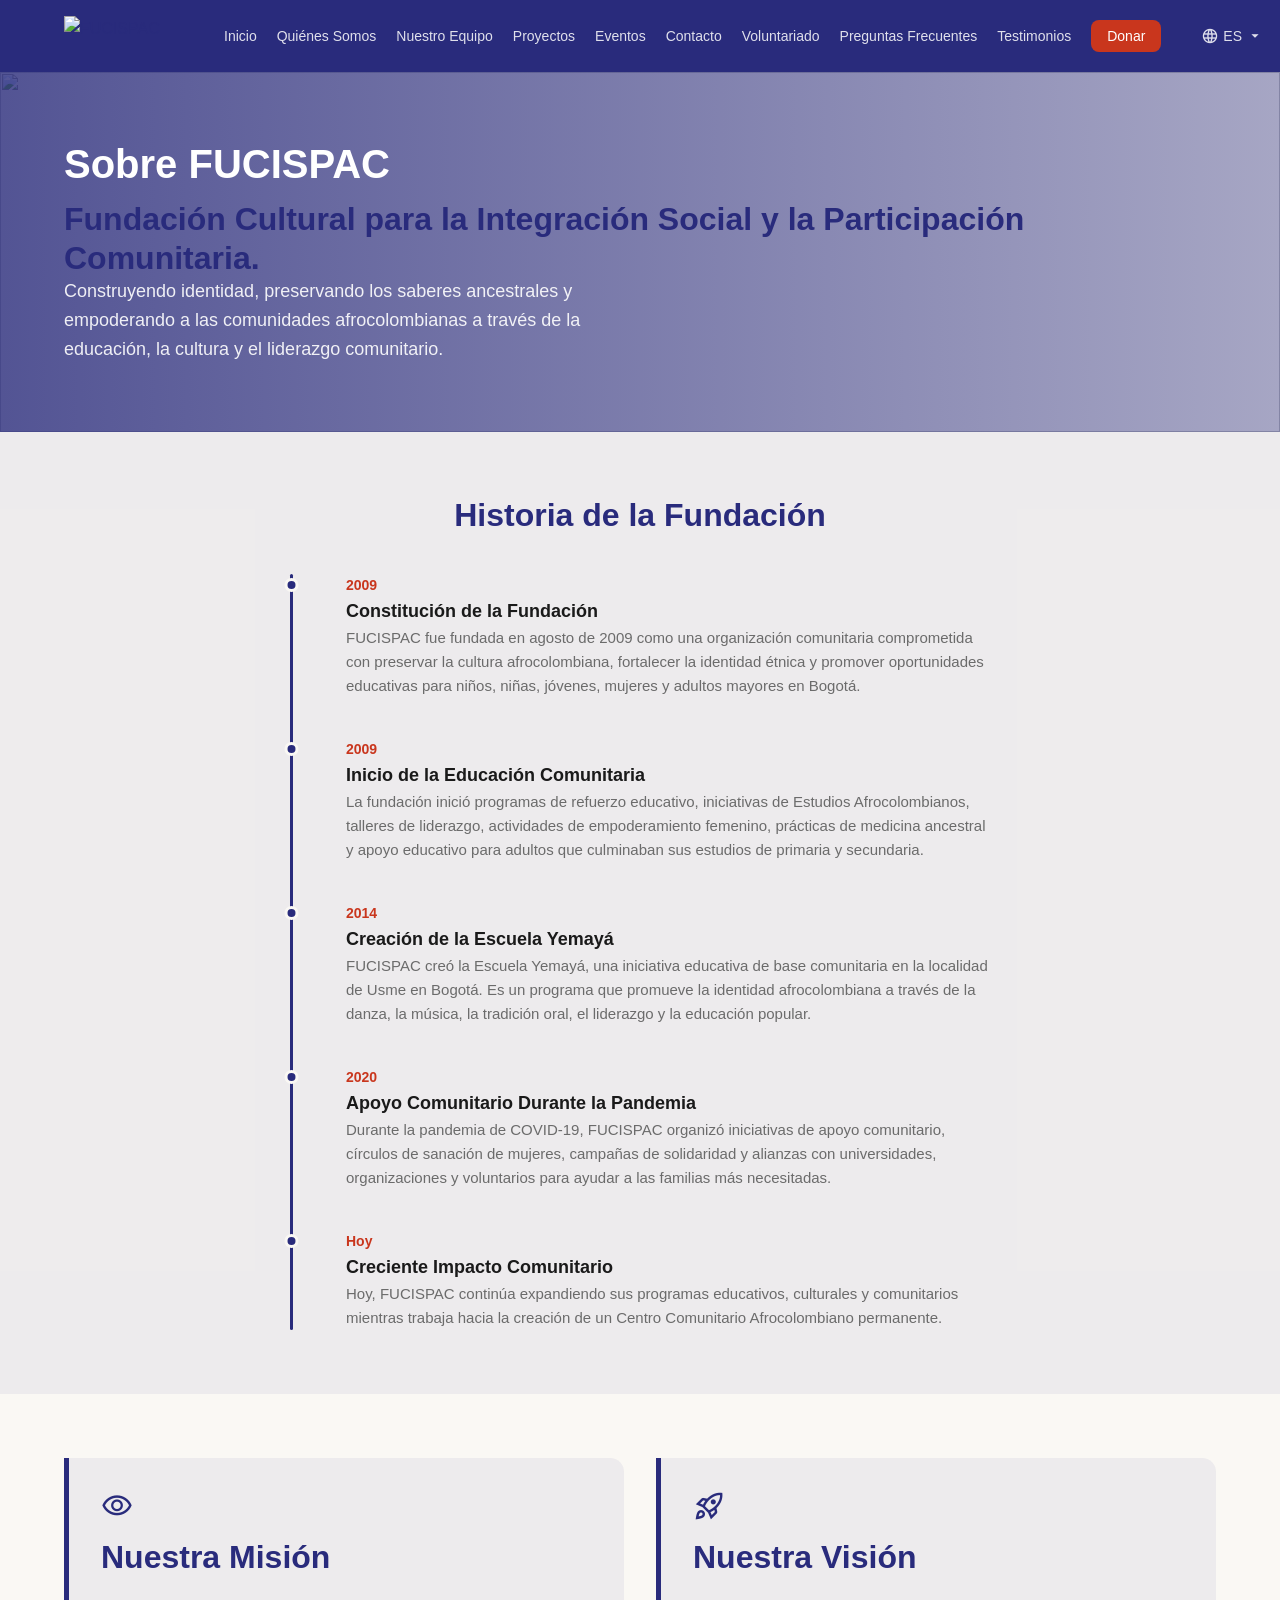
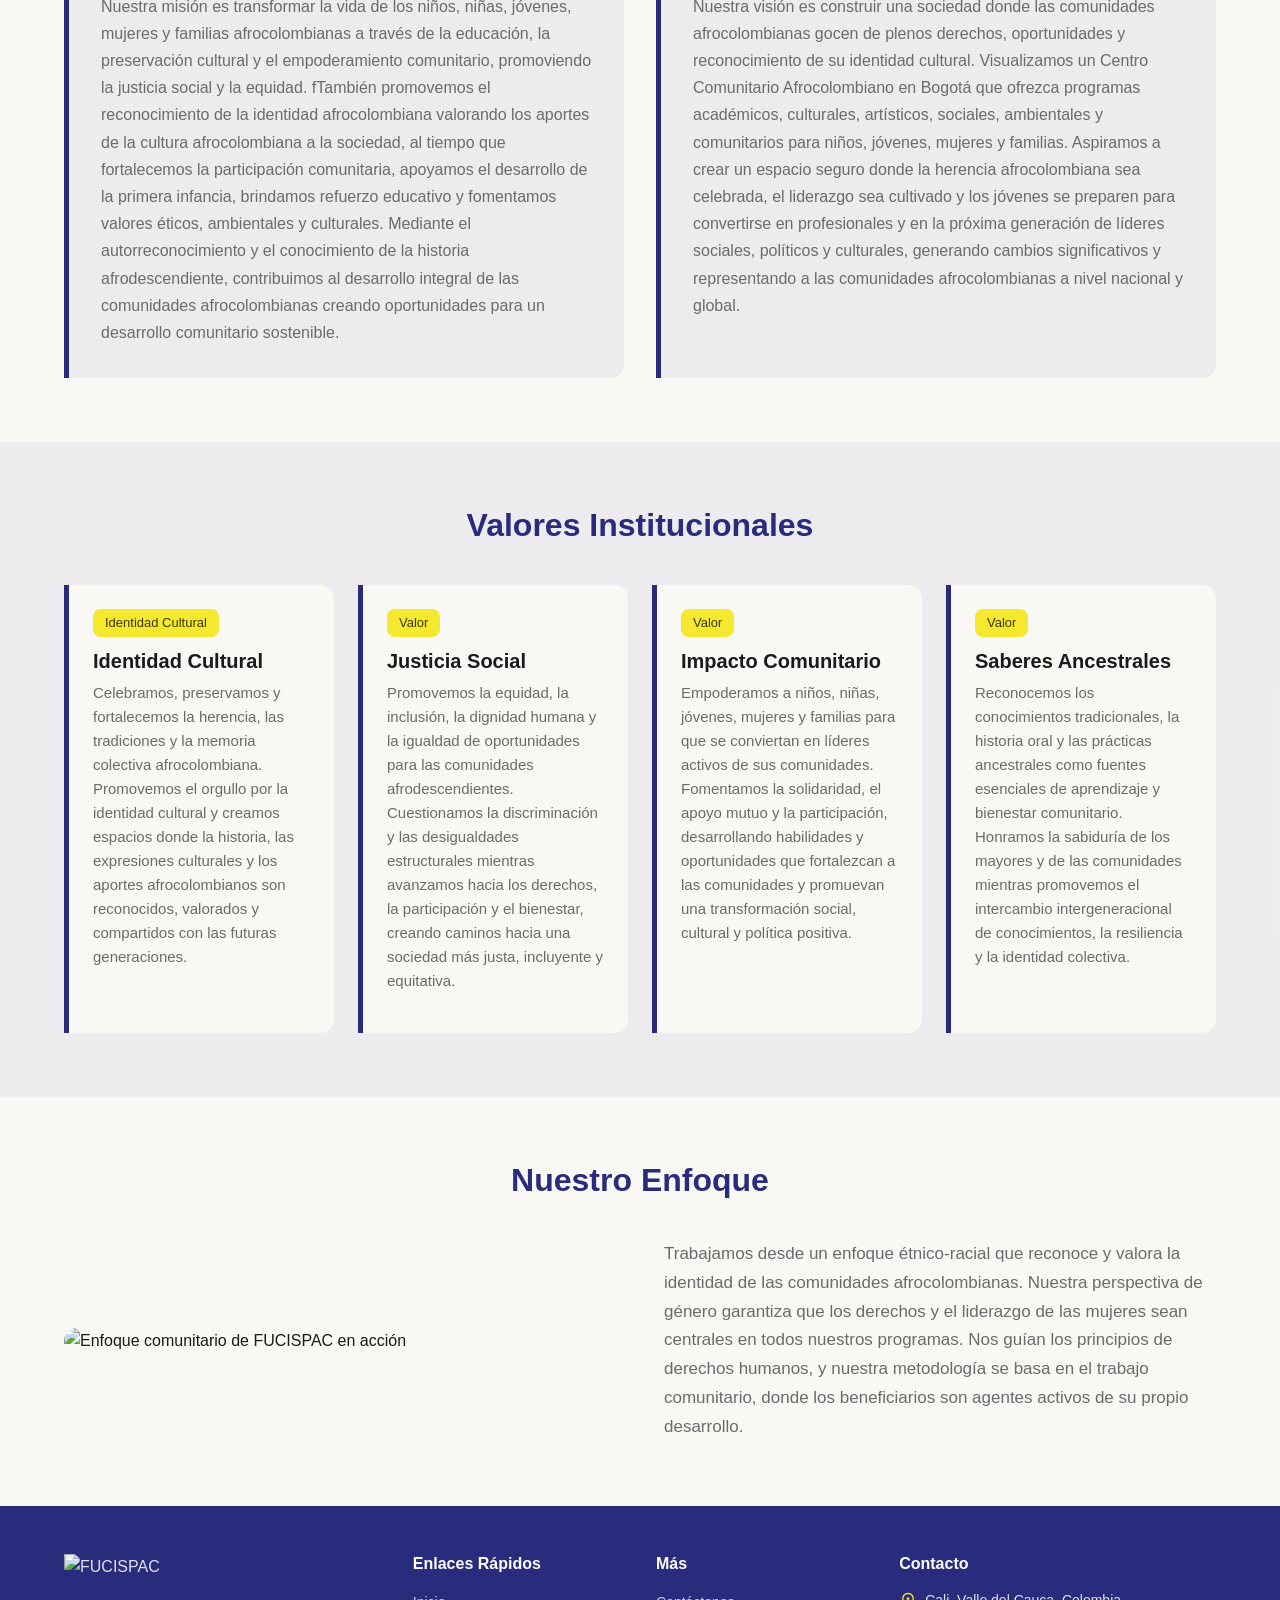
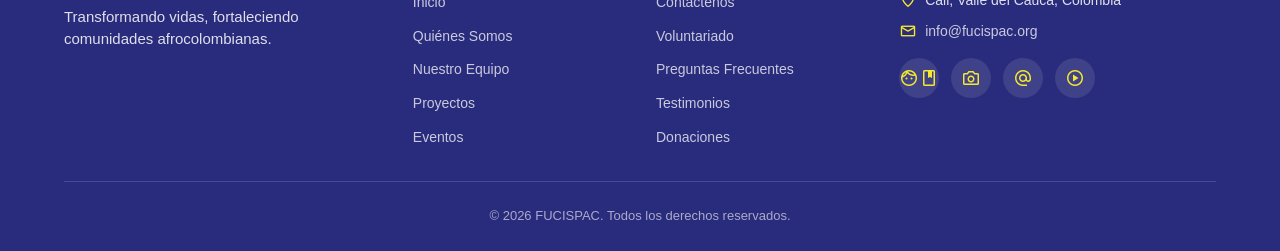
==== commit 37c11919: "testing" ====
--- a/about.html
+++ b/about.html
@@ -113,7 +113,7 @@
             <h2>Nuestra Misión</h2>
             <p>Nuestra misión es transformar la vida de los niños, niñas, jóvenes, mujeres y familias afrocolombianas
               a través de la educación, la preservación cultural y el empoderamiento comunitario, promoviendo la
-              justicia social y la equidad. También promovemos el reconocimiento de la identidad afrocolombiana
+              justicia social y la equidad. fTambién promovemos el reconocimiento de la identidad afrocolombiana
               valorando los aportes de la cultura afrocolombiana a la sociedad, al tiempo que fortalecemos la
               participación comunitaria, apoyamos el desarrollo de la primera infancia, brindamos refuerzo educativo
               y fomentamos valores éticos, ambientales y culturales. Mediante el autorreconocimiento y el conocimiento
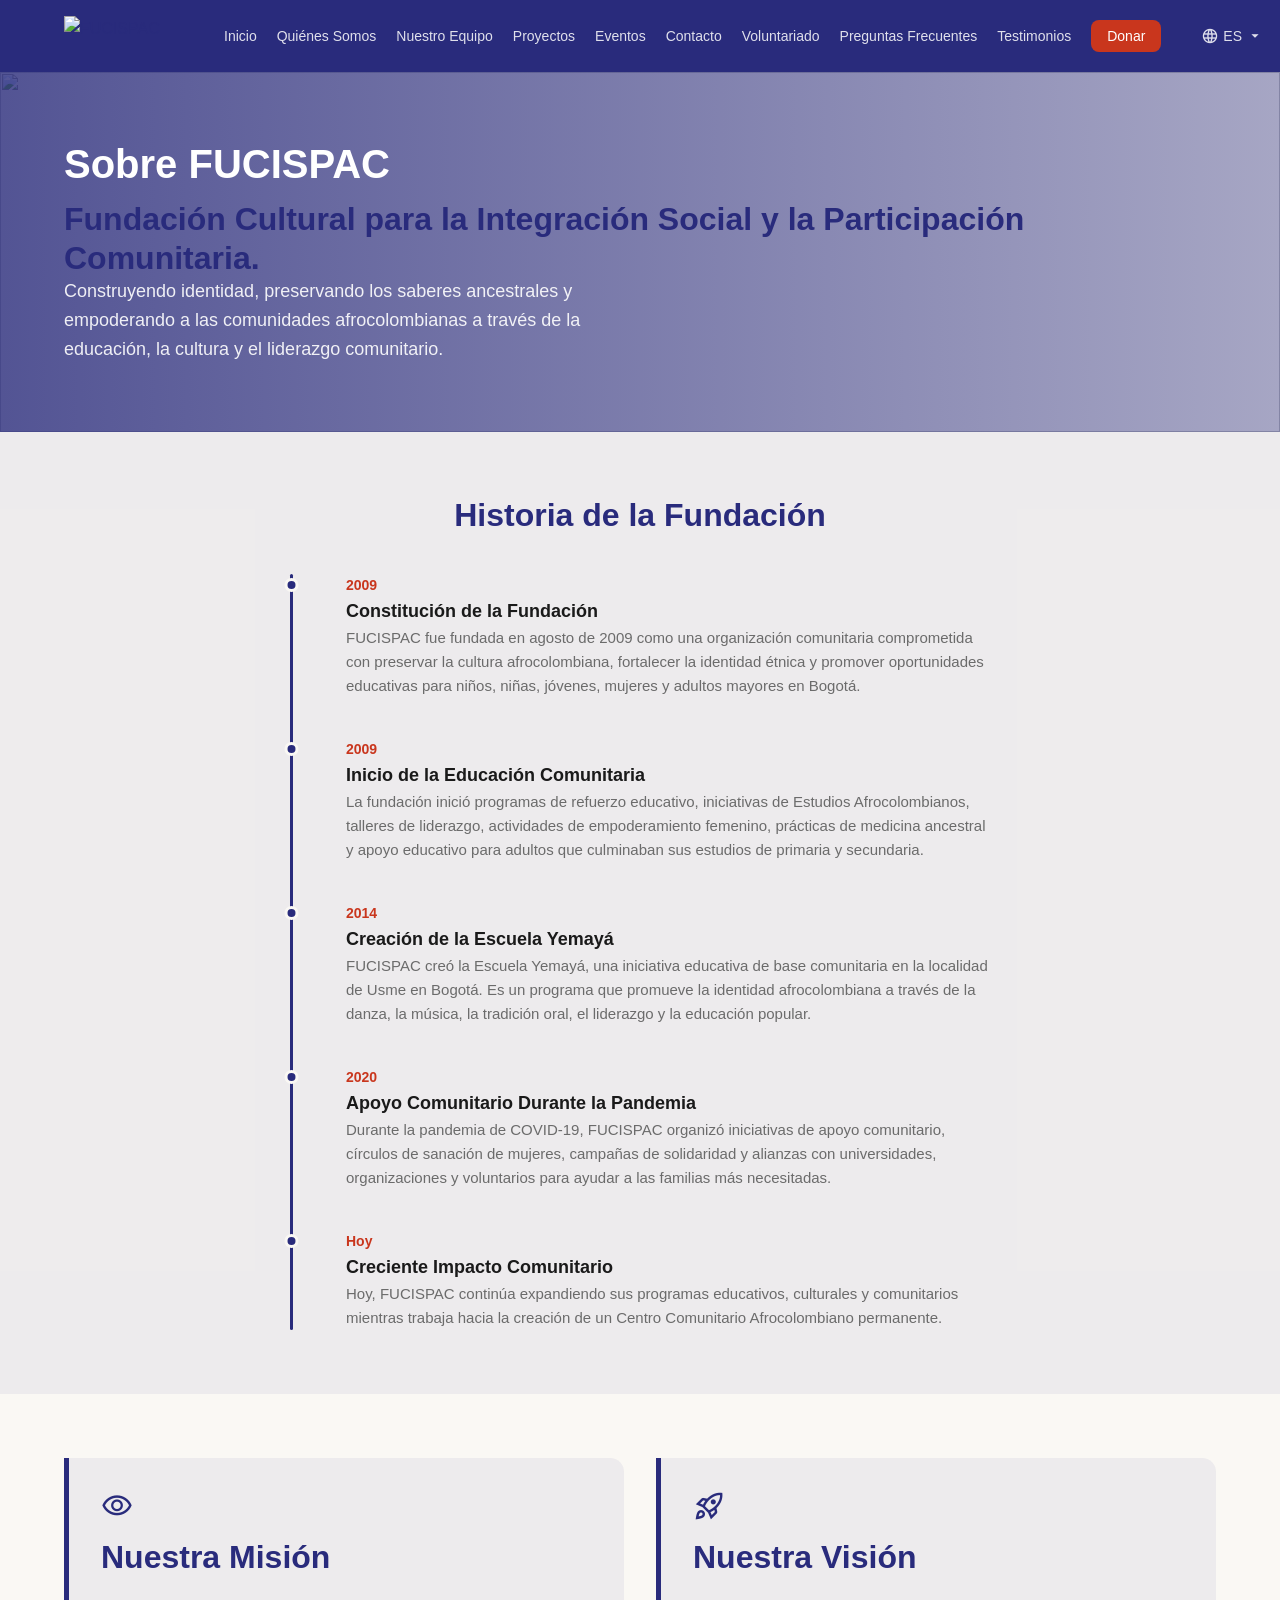
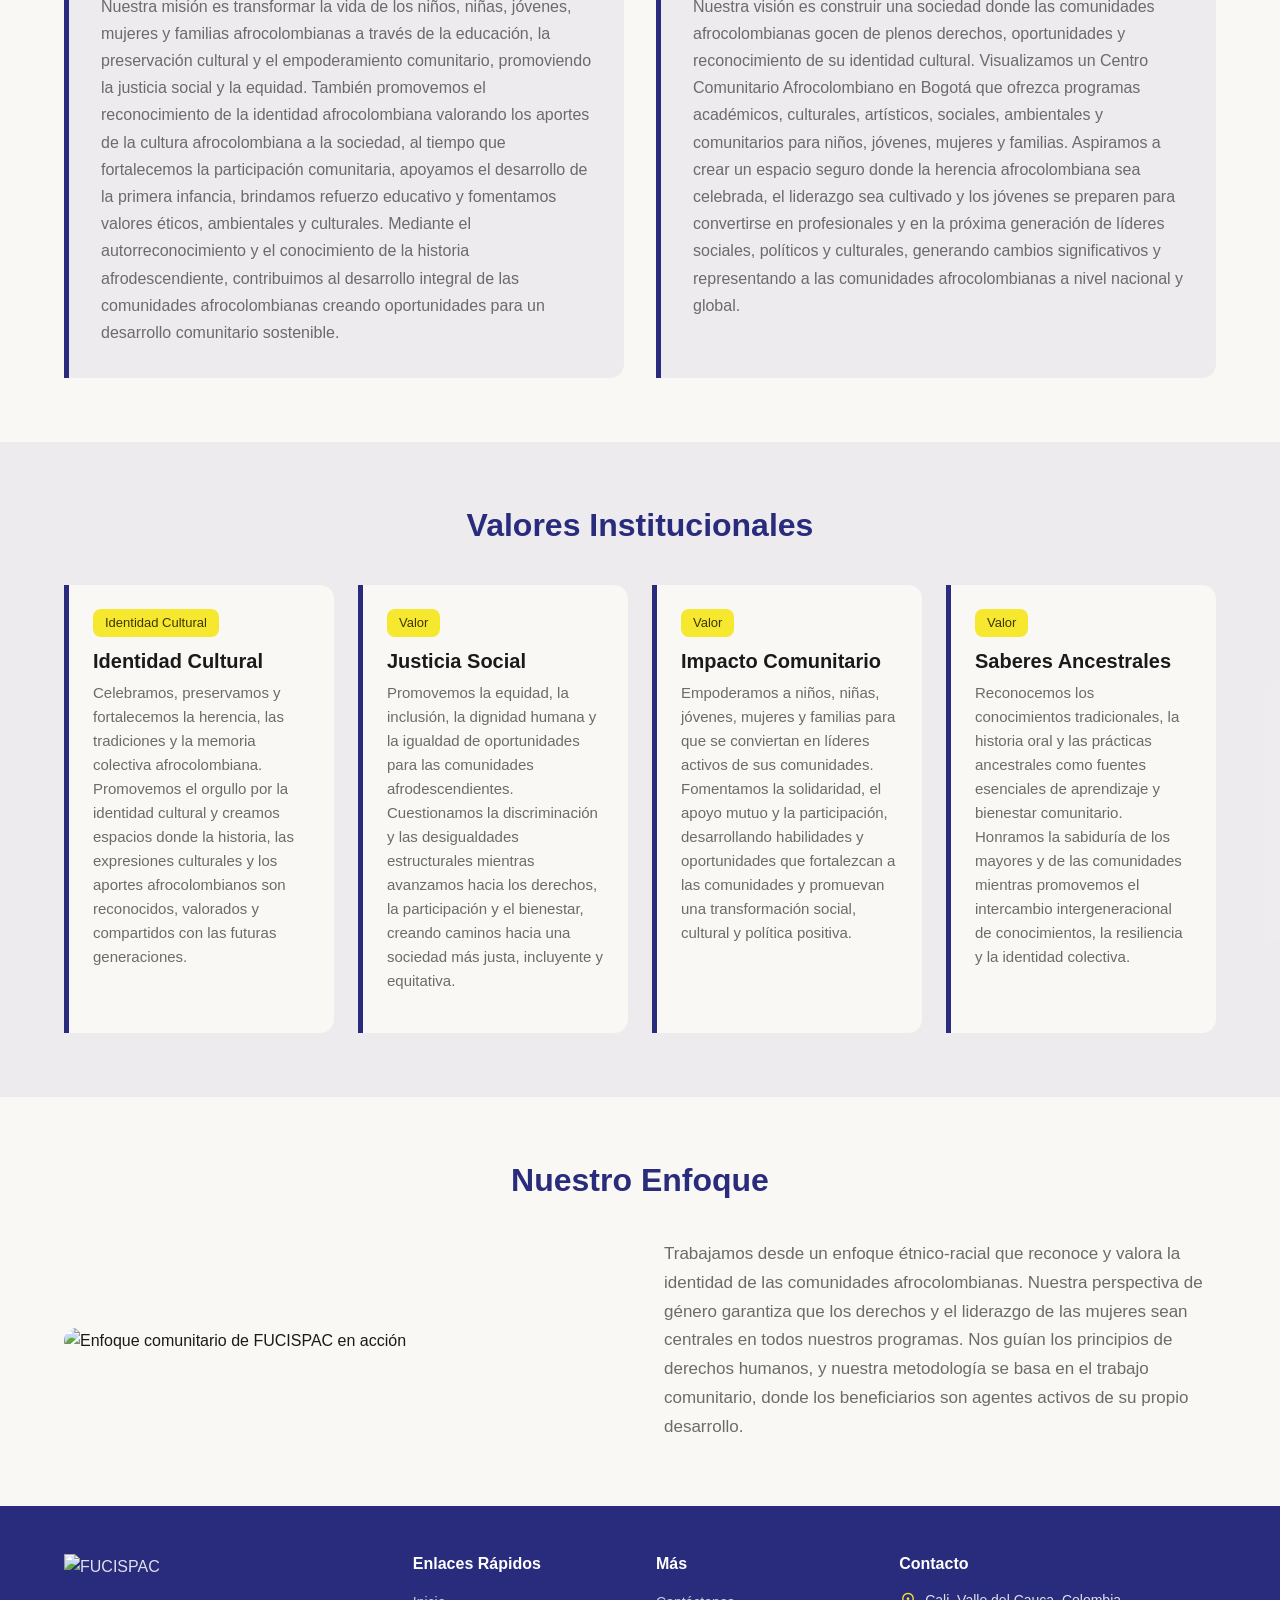
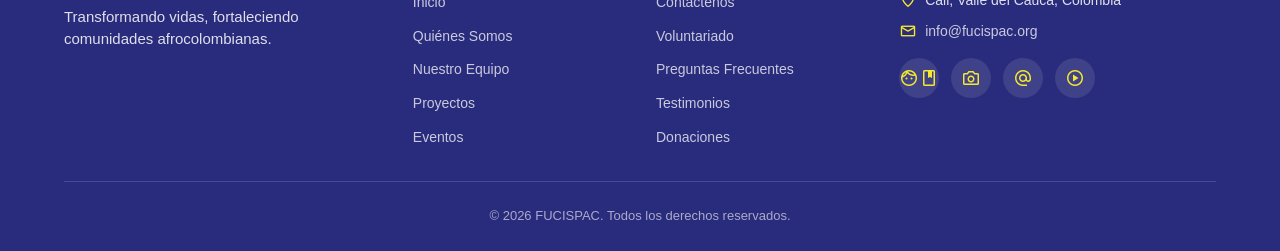
==== commit 2e2edd27: "testing" ====
--- a/about.html
+++ b/about.html
@@ -113,7 +113,7 @@
             <h2>Nuestra Misión</h2>
             <p>Nuestra misión es transformar la vida de los niños, niñas, jóvenes, mujeres y familias afrocolombianas
               a través de la educación, la preservación cultural y el empoderamiento comunitario, promoviendo la
-              justicia social y la equidad. fTambién promovemos el reconocimiento de la identidad afrocolombiana
+              justicia social y la equidad. También promovemos el reconocimiento de la identidad afrocolombiana
               valorando los aportes de la cultura afrocolombiana a la sociedad, al tiempo que fortalecemos la
               participación comunitaria, apoyamos el desarrollo de la primera infancia, brindamos refuerzo educativo
               y fomentamos valores éticos, ambientales y culturales. Mediante el autorreconocimiento y el conocimiento
